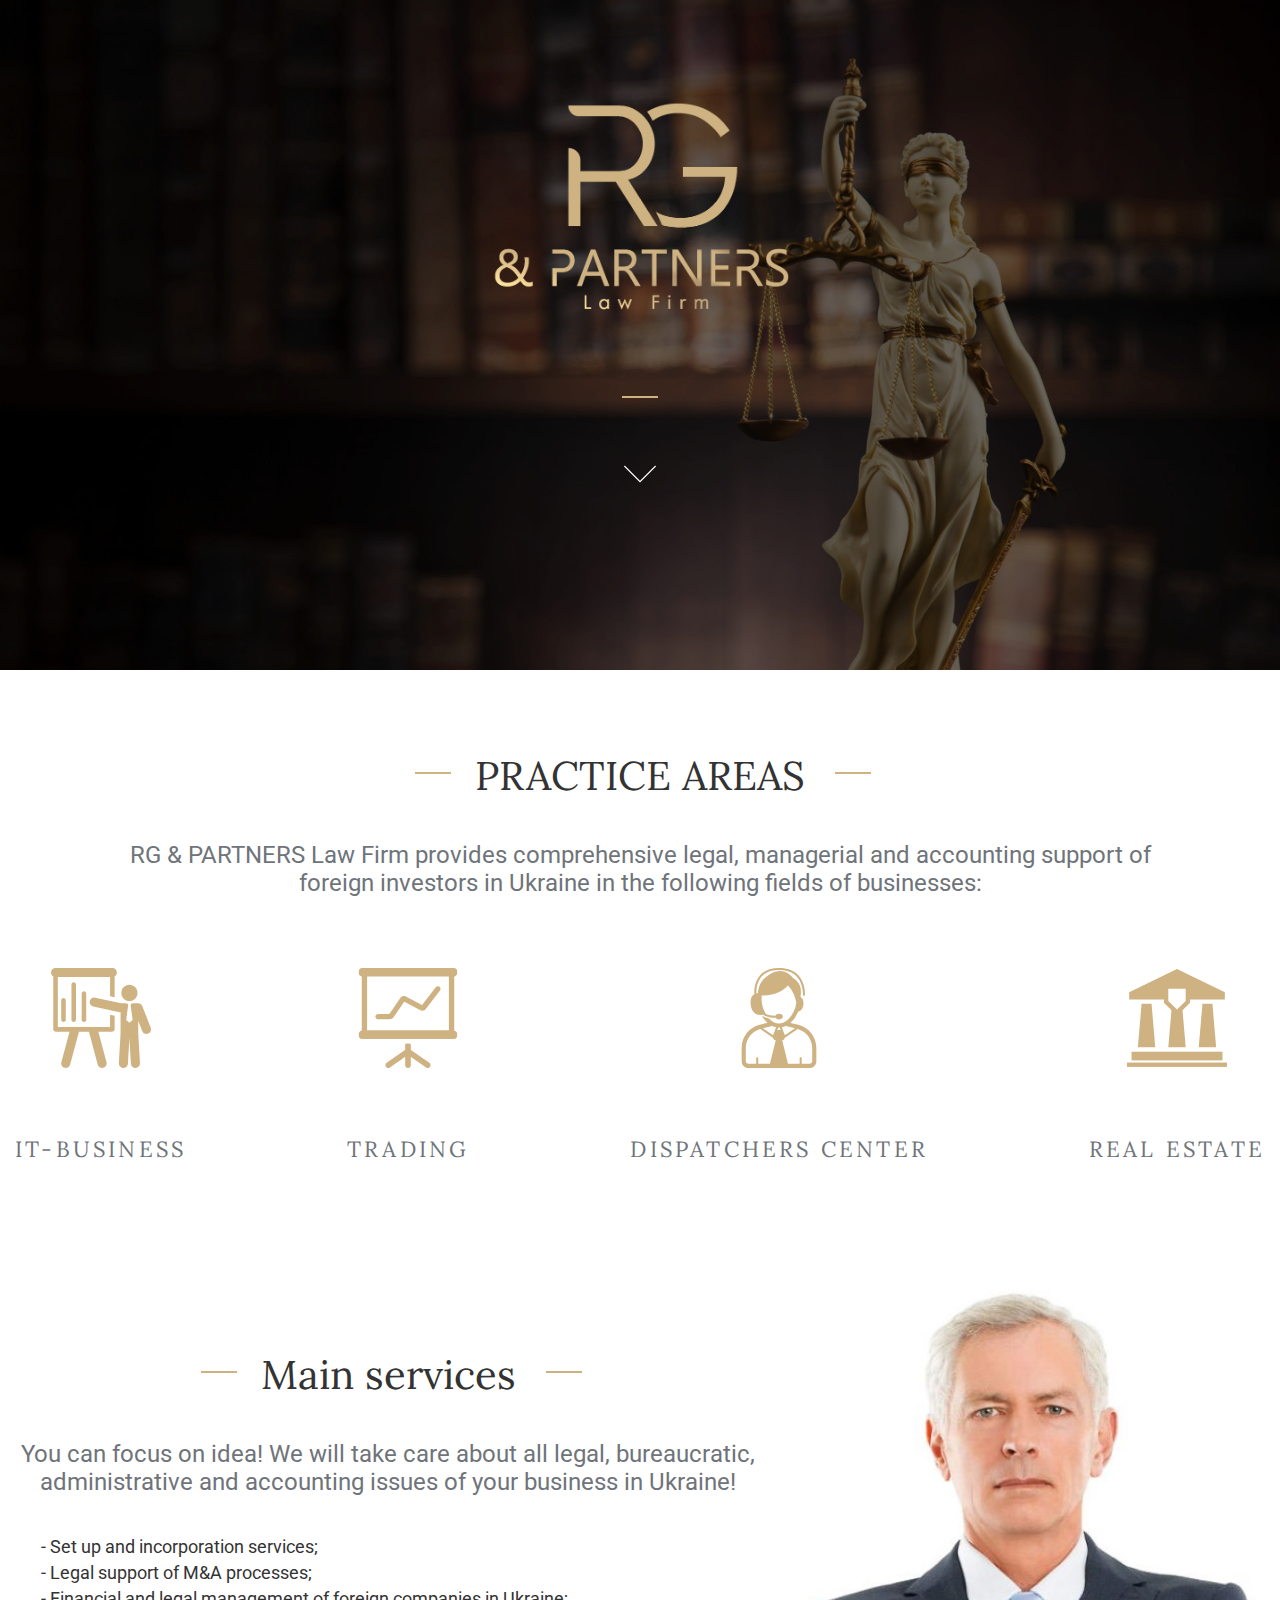
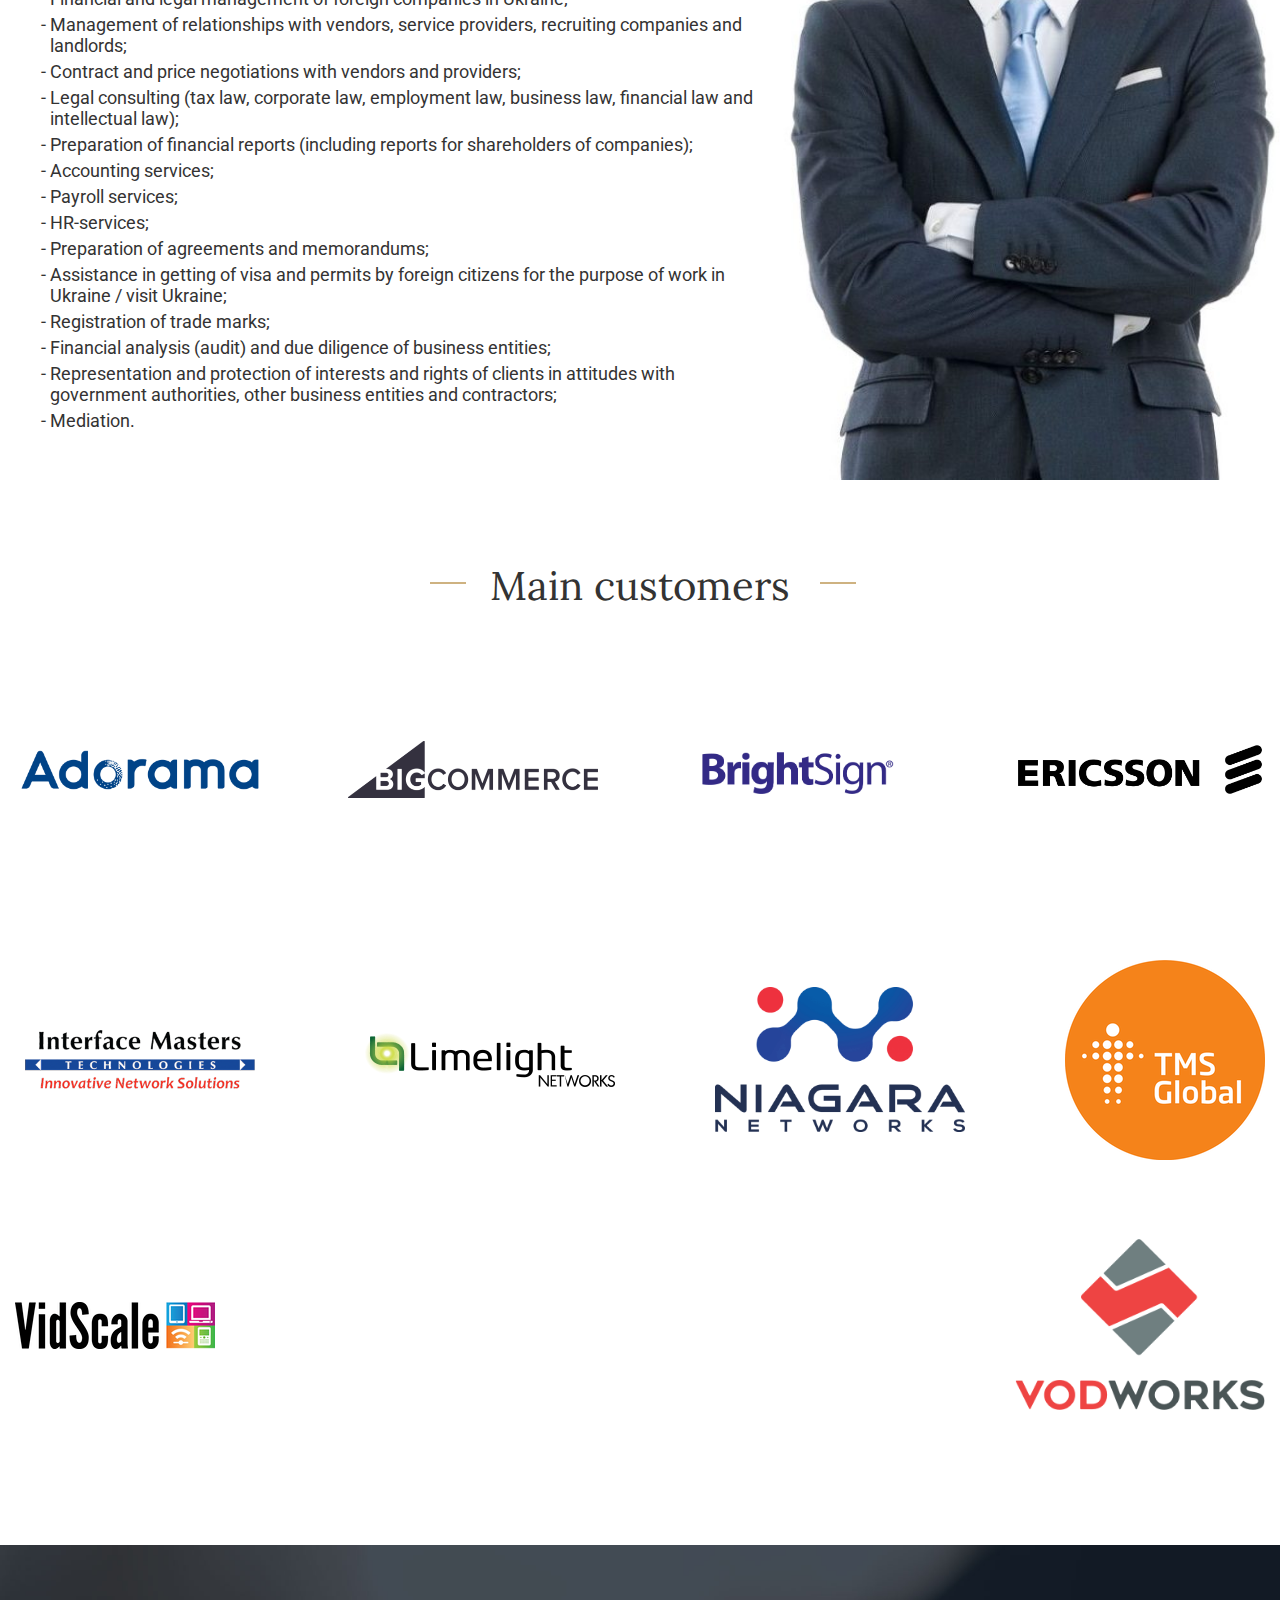
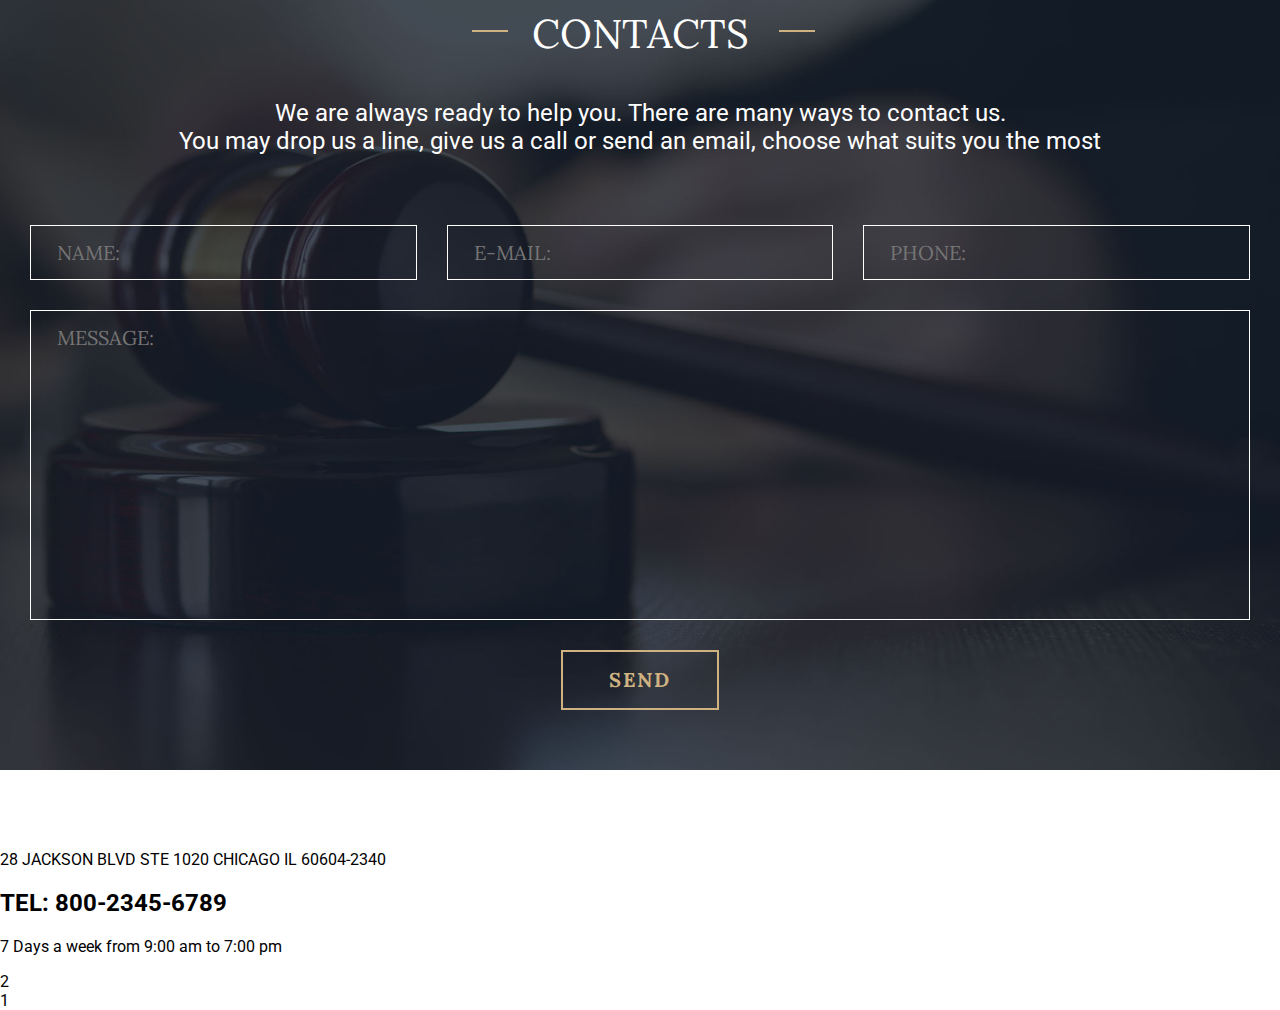
==== index.html @ 2a77c66c "test1" ====
<!DOCTYPE html>
<html lang="en">

<head>
    <meta charset="UTF-8">
    <meta http-equiv="X-UA-Compatible" content="IE=edge">
    <meta name="viewport" content="width=device-width, initial-scale=1.0">
    <title>RG&PARTNERS</title>
    <link rel="stylesheet" href="style/index.css">
    <link rel="shortcut icon" href="ico.ico">

</head>

<body>
    <header id="top">
        <div class="header-logo">
            <img src="images/logo/1898_RG & PARTNERS-1-1.png" alt="RG & PARTNERS" width="100%">
        </div>
        <!-- <h1 class="header-name"> RG&PARTNERS</h1> -->
        <!-- <p class="header-description">Lorem ipsum dolor sit amet consectetur, adipisicing elit. Libero, excepturi
            blanditiis sed nostrum magni </p> -->
        <div class="move-down">
            <a href="#practiceAreas">
                <svg version="1.1" id="Capa_1" xmlns="http://www.w3.org/2000/svg" xmlns:xlink="http://www.w3.org/1999/xlink" x="0px" y="0px" viewBox="0 0 59.414 59.414" style="enable-background:new 0 0 59.414 59.414;" xml:space="preserve">
                    <polygon fill="currentColor"
                        points="29.707,45.268 0,15.561 1.414,14.146 29.707,42.439 58,14.146 59.414,15.561 	" />
                </svg>
            </a>
        </div>
    </header>
    <main>
        <section id="practiceAreas">
            <h2>PRACTICE AREAS</h2>
            <p>RG & PARTNERS Law Firm provides comprehensive legal, managerial and accounting support of <br> foreign investors in Ukraine in the following fields of businesses:</p>
            <div class="content">
                <div class="item-content">
                    <div class="item-content-img">
                        <svg xmlns="http://www.w3.org/2000/svg" xmlns:xlink="http://www.w3.org/1999/xlink" version="1.1" id="Capa_1" x="0px" y="0px" viewBox="0 0 47 47" style="enable-background:new 0 0 47 47;" xml:space="preserve">
                            <path fill="currentColor"
                                d="M27.764,27.771H3.204V4.278h24.56v8.981l2.137,0.456V3.982c0.637-0.37,1.067-1.051,1.067-1.839     c0-1.179-0.956-2.136-2.136-2.136H2.136C0.956,0.007,0,0.964,0,2.143c0,0.789,0.432,1.469,1.068,1.839v24.857     c0,0.589,0.478,1.068,1.067,1.068h6.581l-3.84,14.398C4.573,45.444,5.25,46.616,6.39,46.92c0.185,0.049,0.37,0.073,0.552,0.073     c0.943,0,1.808-0.631,2.063-1.586l4.134-15.5h4.69l4.134,15.5c0.255,0.955,1.118,1.586,2.062,1.586     c0.183,0,0.367-0.023,0.553-0.073c1.14-0.304,1.816-1.476,1.514-2.614l-3.84-14.398h6.581c0.59,0,1.067-0.479,1.067-1.068v-6.387     l-2.137-0.457V27.771z" />
                            <path fill="currentColor"
                                d="M36.848,15.5c2.092,0,3.793-1.698,3.793-3.791c0-2.095-1.701-3.792-3.793-3.792c-2.091,0-3.791,1.696-3.791,3.792     C33.057,13.802,34.757,15.5,36.848,15.5z" />
                            <path fill="currentColor"
                                d="M46.855,28.075l-3.922-10.152c-0.315-0.823-1.108-1.366-1.99-1.366h-2.084c-0.586,0-1.098,0.256-1.48,0.641l0.994,7.299     l-1.525,1.293l-1.523-1.293l0.994-7.299c-0.385-0.385-0.896-0.641-1.482-0.641H32.98l-12.244-2.616     c-1.153-0.246-2.288,0.49-2.535,1.643c-0.246,1.154,0.489,2.289,1.643,2.535l12.463,2.662c0.129,0.028,0.262,0.043,0.394,0.046     v9.879l-0.817,14.025c-0.066,1.177,0.831,2.187,2.01,2.256c0.041,0.003,0.084,0.004,0.125,0.004c1.123,0,2.063-0.876,2.131-2.012     l0.701-12.029l0.7,12.029c0.066,1.136,1.009,2.012,2.132,2.012c0.041,0,0.084-0.001,0.125-0.004     c1.178-0.069,2.076-1.079,2.008-2.256L41,30.706v-5.948l1.876,4.856c0.425,1.102,1.664,1.646,2.763,1.223     C46.734,30.412,47.281,29.176,46.855,28.075z" />
                            <path fill="currentColor"
                                d="M4.806,15.225v9.077c0,0.59,0.478,1.068,1.067,1.068c0.591,0,1.068-0.479,1.068-1.068v-9.077     c0-0.589-0.478-1.068-1.068-1.068S4.806,14.635,4.806,15.225z" />
                            <path fill="currentColor"
                                d="M9.61,7.749v16.552c0,0.591,0.478,1.068,1.068,1.068c0.59,0,1.067-0.478,1.067-1.068V7.749     c0-0.59-0.478-1.068-1.067-1.068C10.088,6.681,9.61,7.159,9.61,7.749z" />
                            <path fill="currentColor"
                                d="M14.416,12.019v12.282c0,0.591,0.478,1.068,1.067,1.068c0.591,0,1.068-0.478,1.068-1.068V12.019     c0-0.59-0.478-1.068-1.068-1.068C14.894,10.951,14.416,11.429,14.416,12.019z" />
                        </svg>
                    </div>
                    <p class="item-content-text"> IT-BUSINESS</p>
                </div>
                <div class="item-content">
                    <div class="item-content-img">
                        <svg xmlns="http://www.w3.org/2000/svg" xmlns:xlink="http://www.w3.org/1999/xlink" version="1.1" id="Capa_1" x="0px" y="0px" viewBox="0 0 346.891 346.891" style="enable-background:new 0 0 346.891 346.891;" xml:space="preserve">
                            <path fill="currentColor"
                                d="M286.306,70.889c-0.328-2.439-1.582-4.603-3.533-6.091c-1.617-1.236-3.545-1.889-5.58-1.889     c-2.895,0-5.563,1.318-7.32,3.618c0,0-35.738,46.342-47.355,62.012c-0.262,0.352-0.66,0.026-0.66,0.026L166.12,98.914     c-2.041-1.086-4.359-1.66-6.705-1.66c-4.846,0-9.34,2.339-12.023,6.257l-37.938,55.442c-0.018,0.007-0.355,0.672-0.955,0.672     H69.706c-5.074,0-9.203,4.128-9.203,9.203c0,5.074,4.129,9.202,9.203,9.202h39.4c5.539,0,11.83-3.316,14.957-7.883     c0.275-0.398,27.41-39.714,36.271-52.959c0.289-0.432,0.674-0.145,0.674-0.145l55.402,29.472     c2.045,1.088,4.391,1.664,6.785,1.664c4.686,0,9.121-2.144,11.863-5.733l49.443-64.749     C285.991,75.745,286.63,73.327,286.306,70.889z" />
                            <path fill="currentColor"
                                d="M343.952,18.226v-7.318c0-6-4.908-10.908-10.908-10.908H13.845C7.847,0,2.937,4.909,2.937,10.908v7.318     c0,4.307,2.531,8.044,6.178,9.811c1.217,0.589,3.967,1.051,3.967,3.357v184.13c0,1.373-1.75,1.826-2.568,2.09     c-4.383,1.415-7.576,5.535-7.576,10.372v7.318c0,6,4.91,10.909,10.908,10.909h319.199c6,0,10.908-4.909,10.908-10.909v-7.318     c0-5.25-3.762-9.656-8.723-10.675c-0.465-0.095-1.42-0.052-1.42-1.597V31.816c0-2.364,1.99-3.003,2.91-3.334     C340.926,26.967,343.952,22.937,343.952,18.226z M315.266,214.951c0,1.582-1.766,1.402-1.766,1.402H33.968     c0,0-2.342,0.452-2.342-1.593c0-45.68,0-136.64,0-182.718c0-1.955,2.707-2.298,2.707-2.298h277.621c0,0,3.311-0.156,3.311,2.72     C315.266,78.437,315.266,169.329,315.266,214.951z" />
                            <path fill="currentColor"
                                d="M247.451,329.032l-62.592-43.871c0,0-1.596-0.904-1.596-2.177c0-3.931,0-15.726,0-15.726     c0-5.422-4.395-5.182-9.816-5.182c-5.424,0-9.818-0.24-9.818,5.182c0,0,0,11.794,0,15.726c0,1.353-2.092,2.526-2.092,2.526     L99.44,329.031c-4.441,3.112-5.518,9.235-2.404,13.675c1.91,2.726,4.955,4.184,8.047,4.184c1.947,0,3.912-0.578,5.627-1.779     l51.982-36.433c0,0,0.936-0.718,0.936,0.782c0,6.903,0,27.612,0,27.612c0,5.422,4.395,9.817,9.818,9.817     c5.422,0,9.816-4.395,9.816-9.817c0,0,0-20.862,0-27.816c0-1.091,0.67-0.764,0.67-0.764l52.246,36.62     c1.715,1.202,3.682,1.779,5.627,1.779c3.094,0,6.139-1.459,8.049-4.184C252.966,338.266,251.891,332.144,247.451,329.032z" />
                        </svg>
                    </div>
                    <p class="item-content-text">TRADING</p>
                </div>
                <div class="item-content">
                    <div class="item-content-img">
                        <svg xmlns="http://www.w3.org/2000/svg" xmlns:xlink="http://www.w3.org/1999/xlink" version="1.1" id="Capa_1" x="0px" y="0px" viewBox="0 0 45.854 45.854" style="enable-background:new 0 0 45.854 45.854;" xml:space="preserve">
                            <path fill="currentColor"
                                d="M31.751,26.057l-3.572-0.894c1.507-1.339,2.736-3.181,3.559-5.2c1.152-0.255,2.209-1.214,2.383-3.327   c0.164-1.99-0.444-2.877-1.26-3.264c-0.01-0.237-0.021-0.469-0.035-0.696c1.049-5.812-3.103-7.843-3.426-7.941   c-0.541-0.822-4.207-5.821-10.858-1.763c-0.974,0.594-2.519,1.764-3.344,2.942c-0.992,1.246-1.713,3.049-2.009,5.655   c-0.205,0.022-0.409,0.054-0.611,0.1c-0.054-1.279,0.017-5.048,2.405-7.728c1.766-1.981,4.448-2.986,7.968-2.986   c3.526,0,6.263,1.013,8.135,3.009c3.075,3.28,2.797,8.175,2.794,8.224c-0.018,0.262,0.182,0.489,0.443,0.506   c0.012,0.001,0.021,0.001,0.033,0.001c0.248,0,0.457-0.193,0.475-0.445c0.015-0.217,0.312-5.345-3.045-8.933   C29.727,1.116,26.754,0,22.95,0c-3.808,0-6.73,1.114-8.686,3.312c-2.859,3.213-2.706,7.66-2.625,8.695   c-1.113,0.595-1.917,1.89-1.689,4.662c0.301,3.653,2.422,4.926,4.428,4.926c0.39,0,0.734-0.084,1.038-0.239   c1.148,0.743,2.991,1.387,5.944,1.507c0.29,0.436,0.896,0.735,1.6,0.735c0.982,0,1.779-0.586,1.779-1.309   c0-0.723-0.797-1.309-1.779-1.309c-0.801,0-1.478,0.389-1.701,0.924c-1.937-0.092-3.324-0.421-4.315-0.836   c-1.353-1.819-1.996-4.907-1.996-6.671c0-0.653,0.021-1.26,0.059-1.825c6.256,0.21,9.975-2.319,12.007-4.516   c2.617,2.608,3.548,6.138,3.858,7.825c-0.606,4.628-3.906,9.54-7.912,9.54c-1.723,0-3.316-0.909-4.62-2.313   c-1.332-0.278-2.441-0.713-3.323-1.303c0.72,1.287,1.614,2.438,2.645,3.352l-3.58,0.898c-4.889,1.225-8.28,5.598-8.28,10.637v6.033   c0,1.711,1.347,3.129,3.058,3.129h28.09c1.711,0,3.102-1.418,3.102-3.129v-6.033C40.053,31.654,36.64,27.279,31.751,26.057z    M30.272,27.652l-4.65,3.183l-1.416-3.622c0.64-0.12,1.259-0.33,1.853-0.617L30.272,27.652z M19.786,26.589   c0.583,0.28,1.194,0.488,1.827,0.61l-1.422,3.637l-4.651-3.184L19.786,26.589z M18.753,43.896h-5.352v-2.533   c0-0.264-0.211-0.477-0.475-0.477c-0.263,0-0.475,0.213-0.475,0.477v2.533h-3.59c-0.66,0-1.159-0.512-1.159-1.172v-6.031   c0-4.088,2.702-7.646,6.624-8.73l5.872,4.025c0.06,0.615,0.572,1.119,1.229,1.137L18.753,43.896z M22.149,28.463l0.446-1.145   c0.121,0.006,0.542,0.008,0.631,0.004l0.445,1.141H22.149z M38.153,42.725c0,0.66-0.543,1.172-1.203,1.172h-3.605v-2.533   c0-0.264-0.211-0.477-0.475-0.477s-0.476,0.213-0.476,0.477v2.533h-5.343l-2.674-10.771c0.652-0.017,1.162-0.515,1.229-1.123   l5.9-4.039c3.922,1.083,6.645,4.642,6.645,8.729v6.031H38.153z" />
                        </svg>
                    </div>
                    <p class="item-content-text">DISPATCHERS CENTER</p>
                </div>
                <div class="item-content">
                    <div class="item-content-img">
                        <svg version="1.1" id="Capa_1" xmlns="http://www.w3.org/2000/svg" xmlns:xlink="http://www.w3.org/1999/xlink" x="0px" y="0px" viewBox="0 0 27.598 27.598" style="enable-background:new 0 0 27.598 27.598;" xml:space="preserve">
                            <polygon fill="currentColor" points="4.022,9.9 3,21.899 7.799,21.899 6.778,9.9 		" />
                            <polygon fill="currentColor" points="20.82,9.9 19.799,21.899 24.598,21.899 23.576,9.9 		" />
                            <rect fill="currentColor" x="1.255" y="23.099" width="25.088" height="2.399" />
                            <rect fill="currentColor" y="26.098" width="27.598" height="1.2" />
                            <path fill="currentColor"
                                d="M10.199,9.596l2.074,2.042L11.4,21.899h4.799l-0.875-10.262l2.074-2.042V8.699h9.601V6.696L13.799,0.3L0.6,6.696v2.003
                               h9.6L10.199,9.596L10.199,9.596z M16.197,9.094l-2.398,2.362L11.4,9.094V5.699h4.799v3.395H16.197z" />
                        </svg>
                    </div>
                    <p class="item-content-text">REAL ESTATE</p>
                </div>
            </div>
        </section>
        <section id="aboutUs">
            <div class="content">
                <div class="about-text">
                    <h2 aria-label="About us" title="About us">Main services</h2>
                    <p>You can focus on idea! We will take care about all legal, bureaucratic, administrative and accounting issues of your business in Ukraine!</p>
                    <ul style="list-style-type:'- '">
                        <li>Set up and incorporation services;</li>
                        <li>Legal support of M&A processes;</li>
                        <li>Financial and legal management of foreign companies in Ukraine;</li>
                        <li>Management of relationships with vendors, service providers, recruiting companies and landlords;
                        </li>
                        <li>Contract and price negotiations with vendors and providers;</li>
                        <li>Legal consulting (tax law, corporate law, employment law, business law, financial law and intellectual law);</li>
                        <li>Preparation of financial reports (including reports for shareholders of companies);</li>
                        <li>Accounting services;</li>
                        <li>Payroll services;</li>
                        <li>HR-services;</li>
                        <li>Preparation of agreements and memorandums;</li>
                        <li>Assistance in getting of visa and permits by foreign citizens for the purpose of work in Ukraine / visit Ukraine;</li>
                        <li>Registration of trade marks;</li>
                        <li>Financial analysis (audit) and due diligence of business entities;</li>
                        <li>Representation and protection of interests and rights of clients in attitudes with government authorities, other business entities and contractors;</li>
                        <li>Mediation.</li>
                    </ul>
                </div>
                <div class="about-img">
                    <img src="images/about.jpg" alt="about">
                </div>
            </div>
        </section>
        <section id="mainCustomers">
            <h2>Main customers</h2>
            <div class="content">
                <div class="item-content">
                    <img class="logo-image" src="images/logo/adorama-logo.png" alt="Adorama">
                </div>
                <div class="item-content">
                    <img class="logo-image" src="images/logo/BigCommerce-logo-dark.png" alt="BigCommerce">
                </div>
                <div class="item-content">
                    <img class="logo-image" src="images/logo/brightsign.png" alt="Brightsign">
                </div>
                <div class="item-content">
                    <img class="logo-image" src="images/logo/Ericsson-Logo.png" alt="Ericsson">
                </div>
            </div>
            <div class="content">

                <div class="item-content">
                    <img class="logo-image" src="images/logo/Interface-masters_logo.png" alt="Interface masters">
                </div>
                <div class="item-content">
                    <img class="logo-image" src="images/logo/limelight-networks-logo.png" alt="LimeLight Networks">
                </div>
                <div class="item-content">
                    <img class="logo-image" src="images/logo/Niagara-logo.png" alt="Niagara">
                </div>
                <div class="item-content">
                    <img class="logo-image" src="images/logo/TMS-global.png" alt="TMS Global">
                </div>
            </div>
            <div class="content">
                <div class="item-content">
                    <img class="logo-image" src="images/logo/VidScale-logo.png" alt="VidScale">
                </div>
                <div class="item-content">
                    <img class="logo-image" src="images/logo/Vodworks.png" alt="Vodworks">
                </div>
            </div>
        </section>
    </main>
    <footer>
        <section id="contacts">
            <h2>CONTACTS</h2>
            <p>We are always ready to help you. There are many ways to contact us. <br> You may drop us a line, give us a call or send an email, choose what suits you the most</p>
            <form class="form" action="index.php" method="POST" target="_blank">

                <div class="form-input-wrapper">
                    <input class="form-input" type="text" name="name" minlength="1" placeholder="NAME:" required>
                    <input class="form-input" type="email" name="email" placeholder="E-MAIL:" required pattern="^([a-zA-Z0-9_\-\.]+)@((\[[0-9]{1,3}\.[0-9]{1,3}\.[0-9]{1,3}\.)|(([a-zA-Z0-9\-]+\.)+))([a-zA-Z]{2,4}|[0-9]{1,3})(\]?)$">
                    <input class="form-input" type="tel" name="phone" minlength="10" placeholder="PHONE:" required>
                </div>

                <div class="form-textarea-wrapper">
                    <textarea style="resize: none; height: 280px;" class="form-textarea" name="message" placeholder="MESSAGE:" required minlength="10"></textarea>

                </div>

                <div class="form-button-wrapper">
                    <input class="form-button" type="submit" value="SEND" name="submit">
                </div>
            </form>
        </section>

        <div id="info">
            <p class="info-location">28 JACKSON BLVD STE 1020 CHICAGO IL 60604-2340</p>
            <h2 class="info-phone-number">TEL: 800-2345-6789</h2>
            <p class="info-description">7 Days a week from 9:00 am to 7:00 pm</p>
            <div class="info-socials">
                <div class="">2</div>
                <div class="">1</div>
            </div>
        </div>

    </footer>

</body>

</html>
---- style/index.css ----
@import url('https://fonts.googleapis.com/css2?family=Roboto:wght@100;300&display=swap');
@import url('https://fonts.googleapis.com/css2?family=Lora&display=swap');

:root {
    font-family: 'Roboto', sans-serif;
    /**/
    --main-color: #ceb281;
    --white-color: #ffffff;
    --black-color: #000000;
    --dark-color: #333333;
    --grey-color: #6f747a;
    /**/
    --section-margin: 80px;
}

body {
    margin: 0;
    padding: 0;
}

.tooltip .tooltiptext {
    visibility: hidden;
    width: 120px;
    background-color: black;
    color: #fff;
    text-align: center;
    border-radius: 6px;
    padding: 5px 0;
    position: absolute;
    z-index: 1;
    bottom: 150%;
    left: 50%;
    margin-left: -60px;
}

.tooltip .tooltiptext::after {
    content: "";
    position: absolute;
    top: 100%;
    left: 50%;
    margin-left: -5px;
    border-width: 5px;
    border-style: solid;
    border-color: black transparent transparent transparent;
}

.tooltip:hover .tooltiptext {
    visibility: visible;
}

/* FORM */
.form {
    padding: 15px;
    display: flex;
    flex-direction: column;
    align-items: center;
}

.form-input-wrapper {
    display: flex;
    flex-direction: column;
    width: 100%;
}

.form-textarea-wrapper {
    display: flex;
    flex-direction: column;
    width: 100%;
}

.form-textarea {
    font-size: 20px;
    font-family: "Lora", serif;
    margin: 15px;
    padding: 14px 26px;
    outline: none;
    border: 1px solid var(--white-color);
    background: transparent;
    color: var(--white-color);
}

.form-input {
    font-size: 20px;
    font-family: "Lora", serif;
    margin: 15px;
    padding: 14px 26px;
    outline: none;
    border: 1px solid var(--white-color);
    background: transparent;
    color: var(--white-color);
}

.form-input:focus {
    transition: .5s;
    border: 1px solid var(--black-color);
}

.form-button-wrapper {
    margin: 15px 0;
}

.form-button {
    transition: .3s;
    outline: none;
    font-size: 20px;
    font-weight: bold;
    font-family: "Lora", serif;
    padding: 13px 46px;
    border: 2px solid var(--main-color);
    color: var(--main-color);
    background: none;
    letter-spacing: 2px;
    line-height: 30px;
    text-align: center;
    vertical-align: middle;
    touch-action: manipulation;
    cursor: pointer;
}

.form-button:hover {
    color: var(--black-color);
    background-color: var(--white-color);
    border-color: var(--white-color);
}

/**/

img {
    width: 100%
}

.move-down {
    border-top: 2px solid var(--main-color);
    padding-top: 60px;
    margin-top: 40px;
    margin-bottom: 100px;
    width: 36px;
    display: flex;
    justify-content: center;
}

.move-down>a {
    width: 32px;
    height: 32px;
    text-decoration: none;
    color: #fff;
    text-align: center;
    outline: none;
}

header {
    background-image: url(../images/topbg-1-1.jpg);
    background-position: top;
    background-repeat: no-repeat;
    background-size: cover;
    position: relative;
    display: flex;
    flex-direction: column;
    justify-content: center;
    align-items: center;
    color: var(--white-color);
    padding: 100px 0 80px 0;
    margin-bottom: var(--section-margin);
}

.header-name {
    margin: 20px 0;
    font-family: 'Lora', serif;
}

.header-logo {
    width: 100%;
    max-width: 300px;
    margin-bottom: 35px;
}

.header-description {
    padding: 0 10px;
    text-align: center;
    text-shadow: 0px 0px 1px var(--dark-color);
    font-size: 20px
}

section {
    margin-top: var(--section-margin);
    margin-bottom: var(--section-margin);
}

section h2 {
    text-align: center;
    font-size: 30px;
    color: var(--dark-color);
    font-family: 'Lora', serif;
    font-weight: 400;
}

section p {
    margin: 40px 0;
    text-align: center;
    font-size: 24px;
    color: var(--grey-color);
}

.content {
    display: flex;
    flex-direction: column;
}

.item-content {
    display: flex;
    flex-direction: column;
    align-items: center;
    padding: 0 15px;
    margin-bottom: 40px;
}

.item-content-img {
    margin-bottom: 32px;
    padding: 31px 0;
    color: var(--main-color);
    width: 100px;
}

.item-content-text {
    font-size: 22px;
    text-align: center;
    margin: 0;
    font-family: 'Lora', serif;
    letter-spacing: 0;
}

.about-text {
    padding: 0 10px;
}

.about-text li {
    color: var(--dark-color);
    font-size: 18px;
    margin: 5px 0;
}

.about-img {
    display: flex;
    justify-content: center;
}

.logo-image {
    max-width: 250px;
}

#contacts {
    background-image: url(../images/bottombg.jpg);
    background-position: top;
    background-repeat: no-repeat;
    background-size: cover;
    padding: 30px 0;
}

#contacts h2 {
    color: var(--white-color);
}

#contacts p {
    color: var(--white-color);
}

@media screen and (max-width: 866px) {
    #aboutUs .content {
        flex-direction: column;
    }
}

@media screen and (min-width: 840px) {
    .content {
        flex-direction: row;
        align-items: center;
        justify-content: space-between;
        max-width: 1280px;
        margin: 0 auto;
    }

    .form {
        max-width: 1280px;
        margin: 0 auto;
    }

    .form-input-wrapper {
        display: flex;
        flex-direction: row;
        justify-content: space-between;
        width: 100%;
    }

    .form-input {
        width: 100%;
        flex-basis: 33%;
    }
    
    #practiceAreas .item-content-text {
        letter-spacing: 3.2px
    }

    section h2 {
        font-size: 40px;
    }

    section h2::before {
        content: "";
        width: 36px;
        border-top: 2px solid var(--main-color);
        position: absolute;
        margin-left: -60px;
        margin-top: 22px;
    }

    section h2::after {
        content: "";
        width: 36px;
        border-top: 2px solid var(--main-color);
        position: absolute;
        margin-left: 30px;
        margin-top: 22px;
    }

    .about-text {
        width: 60%;
    }

    .about-img {
        width: 40%;
    }

    .logo-image {
        max-width: 250px;
    }
}
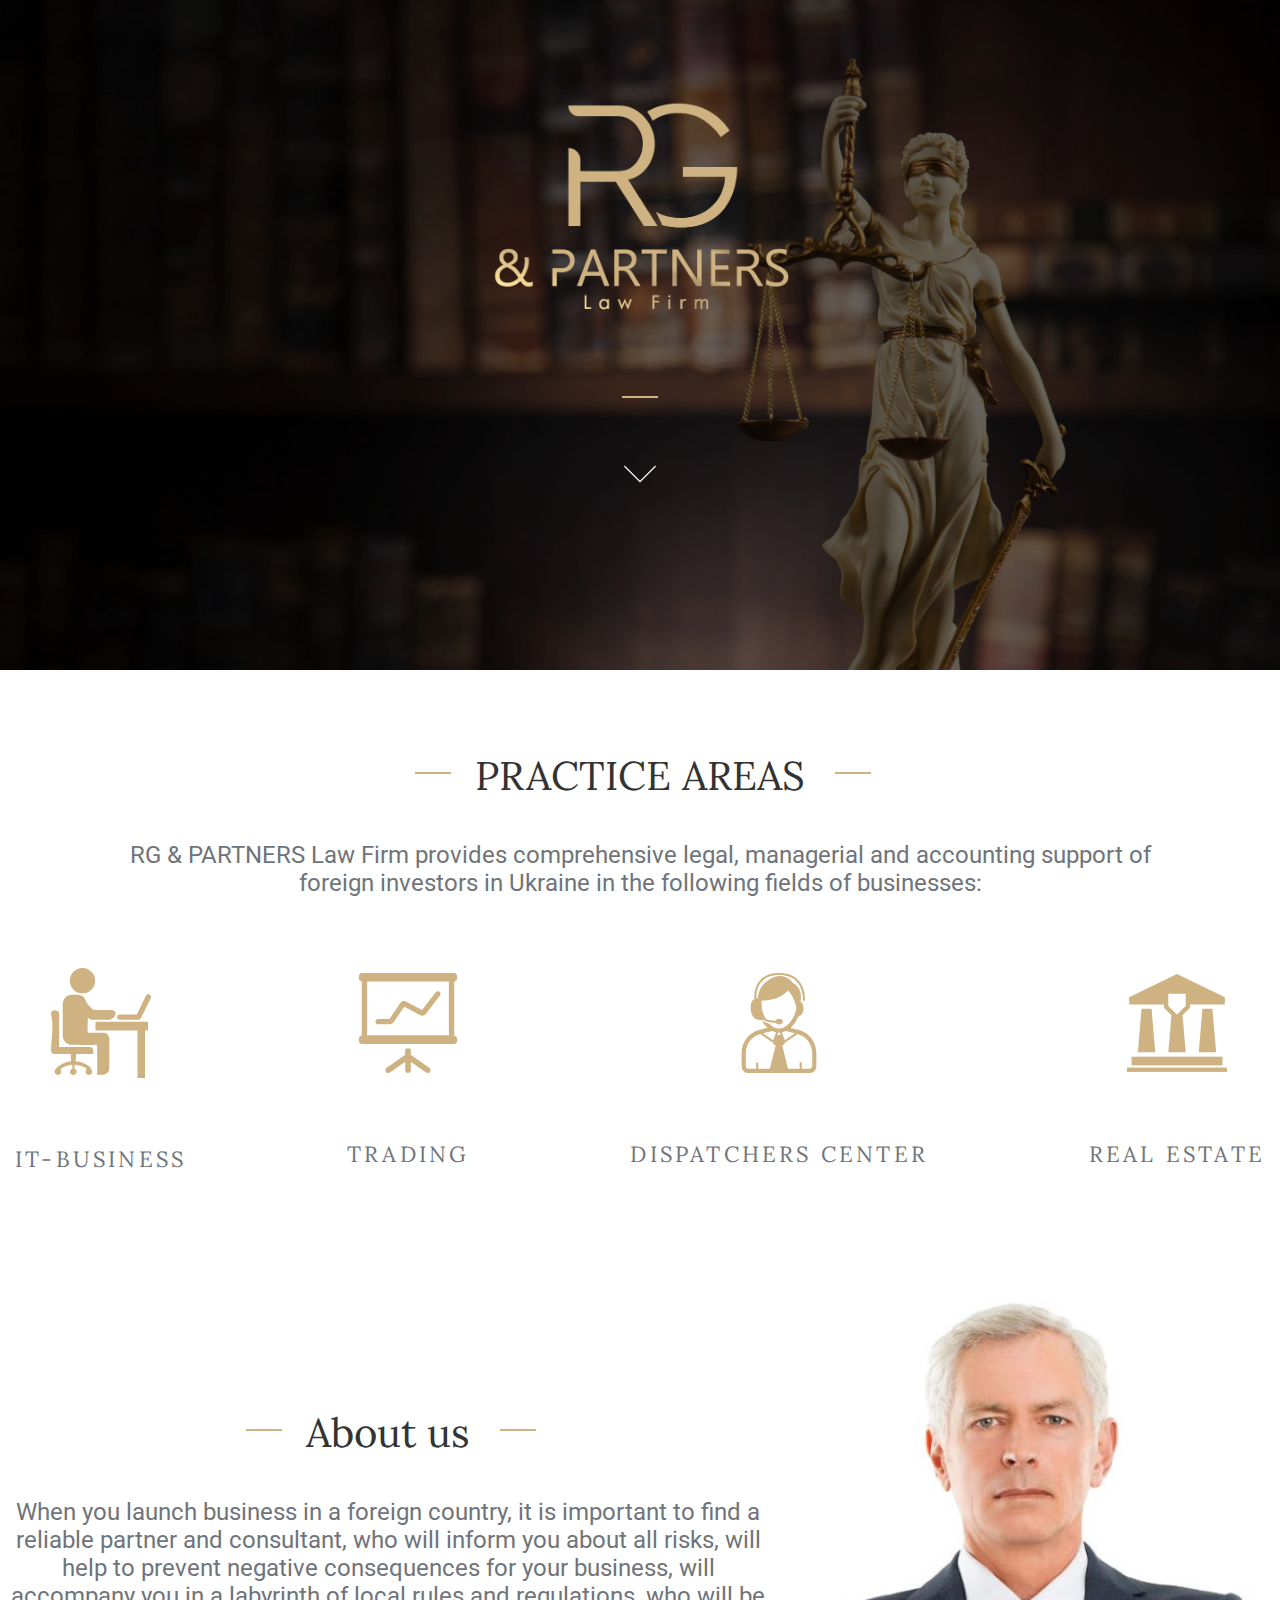
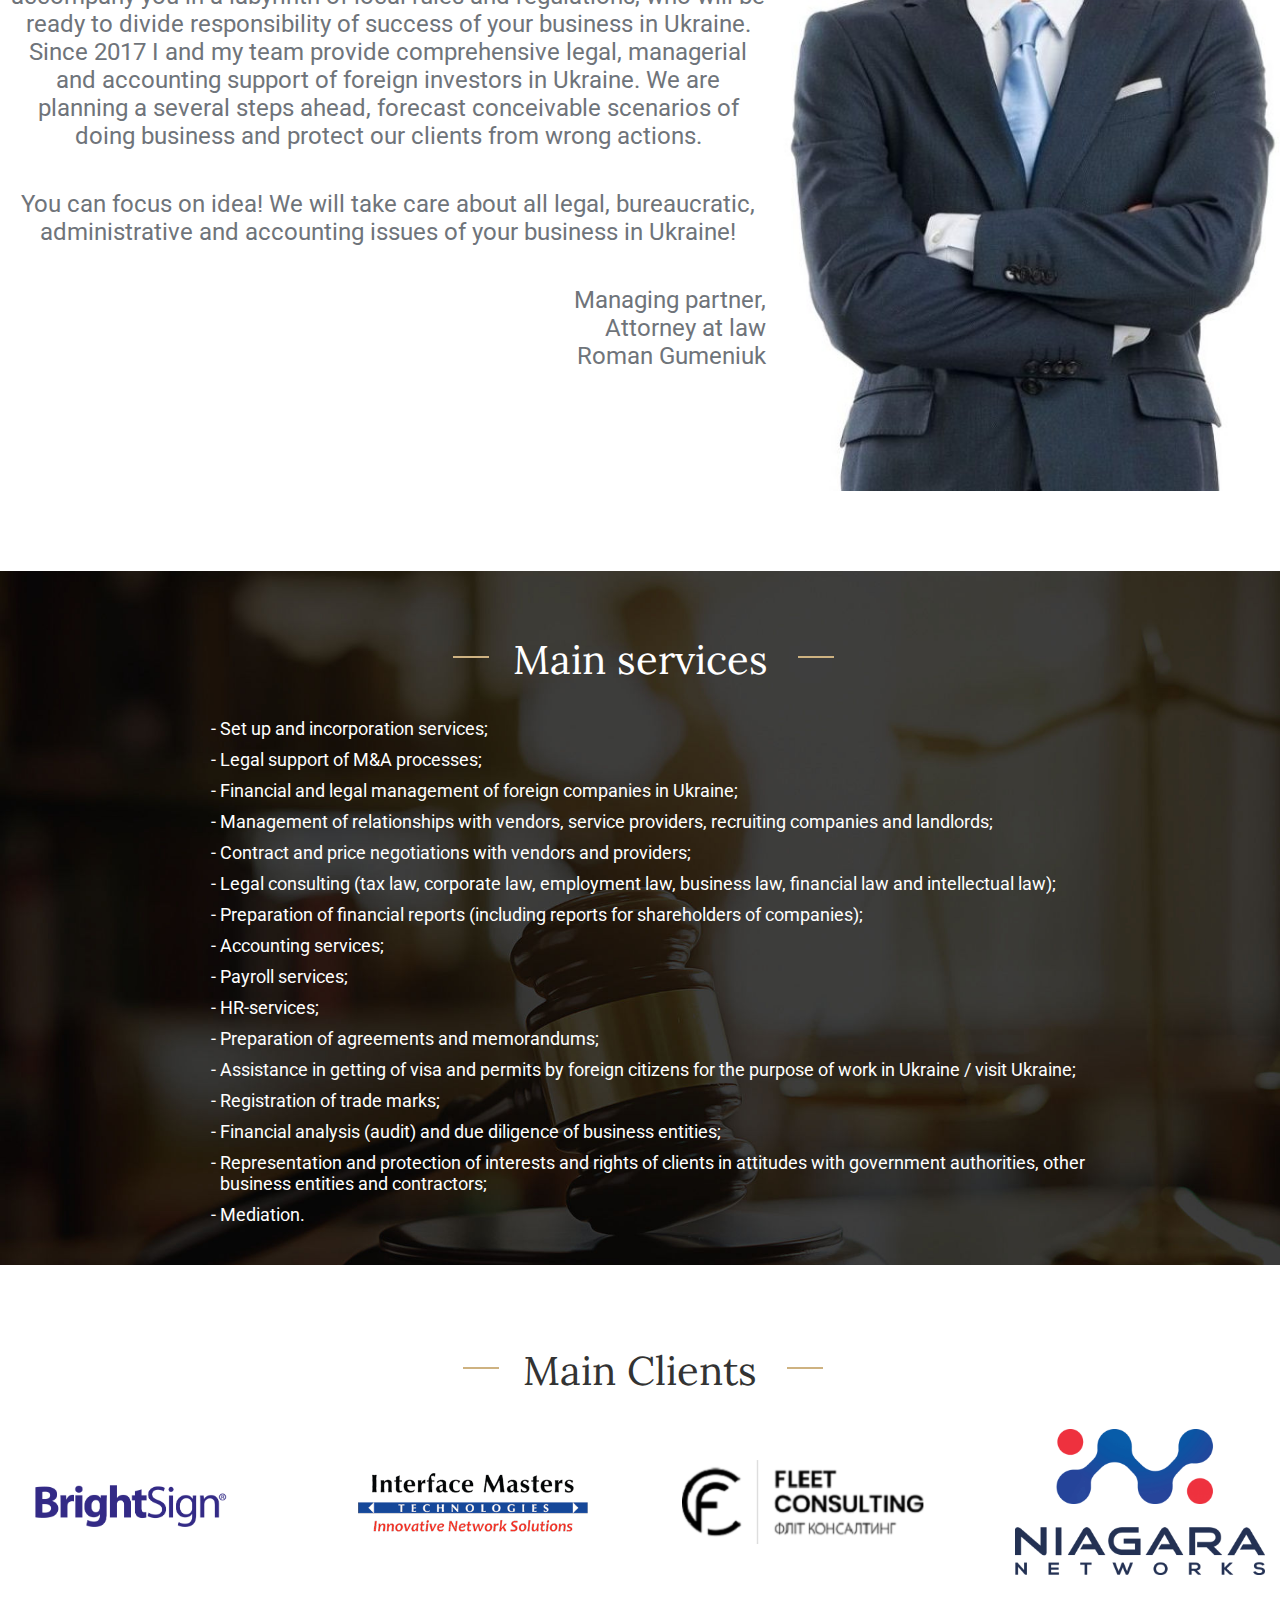
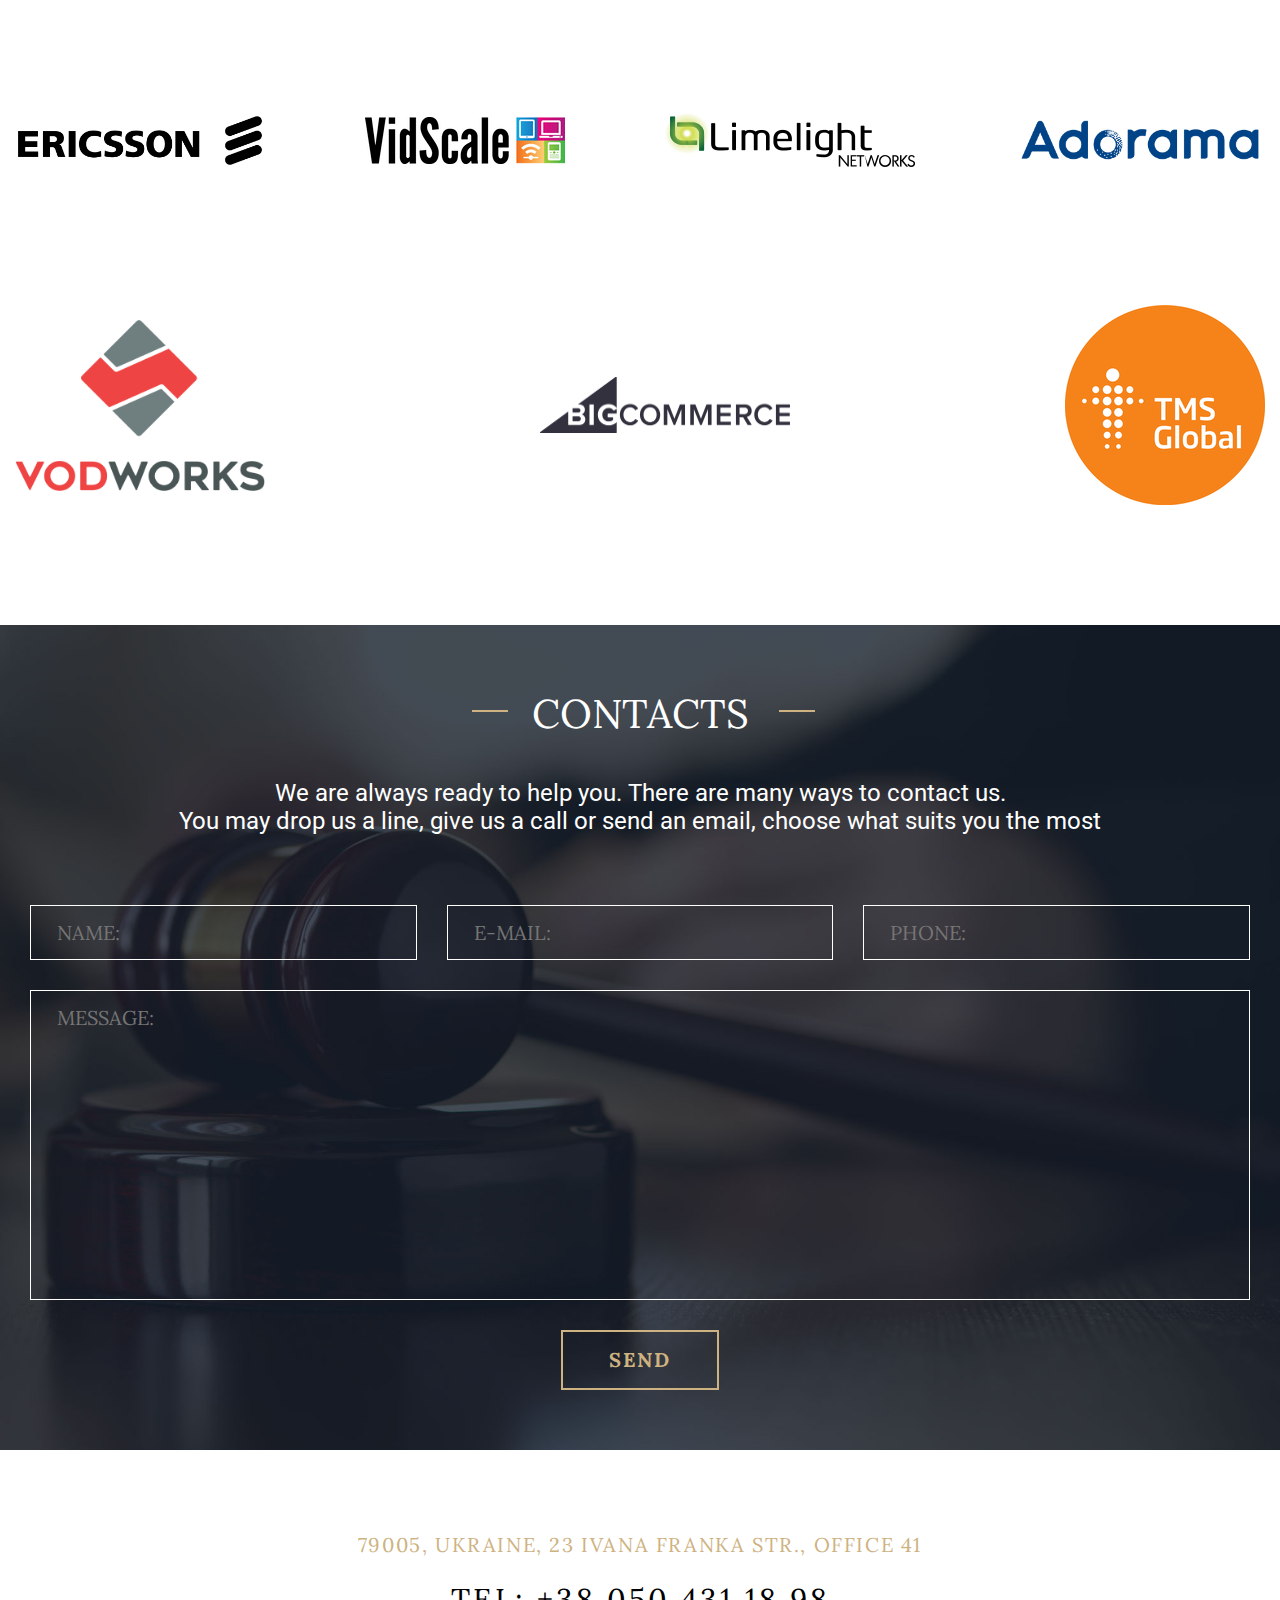
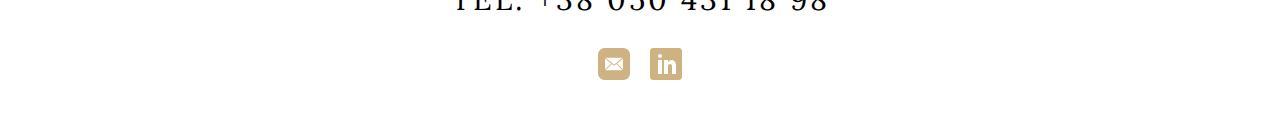
==== commit fb9403c3: "redesigned" ====
--- a/index.html
+++ b/index.html
@@ -35,19 +35,8 @@
             <div class="content">
                 <div class="item-content">
                     <div class="item-content-img">
-                        <svg xmlns="http://www.w3.org/2000/svg" xmlns:xlink="http://www.w3.org/1999/xlink" version="1.1" id="Capa_1" x="0px" y="0px" viewBox="0 0 47 47" style="enable-background:new 0 0 47 47;" xml:space="preserve">
-                            <path fill="currentColor"
-                                d="M27.764,27.771H3.204V4.278h24.56v8.981l2.137,0.456V3.982c0.637-0.37,1.067-1.051,1.067-1.839     c0-1.179-0.956-2.136-2.136-2.136H2.136C0.956,0.007,0,0.964,0,2.143c0,0.789,0.432,1.469,1.068,1.839v24.857     c0,0.589,0.478,1.068,1.067,1.068h6.581l-3.84,14.398C4.573,45.444,5.25,46.616,6.39,46.92c0.185,0.049,0.37,0.073,0.552,0.073     c0.943,0,1.808-0.631,2.063-1.586l4.134-15.5h4.69l4.134,15.5c0.255,0.955,1.118,1.586,2.062,1.586     c0.183,0,0.367-0.023,0.553-0.073c1.14-0.304,1.816-1.476,1.514-2.614l-3.84-14.398h6.581c0.59,0,1.067-0.479,1.067-1.068v-6.387     l-2.137-0.457V27.771z" />
-                            <path fill="currentColor"
-                                d="M36.848,15.5c2.092,0,3.793-1.698,3.793-3.791c0-2.095-1.701-3.792-3.793-3.792c-2.091,0-3.791,1.696-3.791,3.792     C33.057,13.802,34.757,15.5,36.848,15.5z" />
-                            <path fill="currentColor"
-                                d="M46.855,28.075l-3.922-10.152c-0.315-0.823-1.108-1.366-1.99-1.366h-2.084c-0.586,0-1.098,0.256-1.48,0.641l0.994,7.299     l-1.525,1.293l-1.523-1.293l0.994-7.299c-0.385-0.385-0.896-0.641-1.482-0.641H32.98l-12.244-2.616     c-1.153-0.246-2.288,0.49-2.535,1.643c-0.246,1.154,0.489,2.289,1.643,2.535l12.463,2.662c0.129,0.028,0.262,0.043,0.394,0.046     v9.879l-0.817,14.025c-0.066,1.177,0.831,2.187,2.01,2.256c0.041,0.003,0.084,0.004,0.125,0.004c1.123,0,2.063-0.876,2.131-2.012     l0.701-12.029l0.7,12.029c0.066,1.136,1.009,2.012,2.132,2.012c0.041,0,0.084-0.001,0.125-0.004     c1.178-0.069,2.076-1.079,2.008-2.256L41,30.706v-5.948l1.876,4.856c0.425,1.102,1.664,1.646,2.763,1.223     C46.734,30.412,47.281,29.176,46.855,28.075z" />
-                            <path fill="currentColor"
-                                d="M4.806,15.225v9.077c0,0.59,0.478,1.068,1.067,1.068c0.591,0,1.068-0.479,1.068-1.068v-9.077     c0-0.589-0.478-1.068-1.068-1.068S4.806,14.635,4.806,15.225z" />
-                            <path fill="currentColor"
-                                d="M9.61,7.749v16.552c0,0.591,0.478,1.068,1.068,1.068c0.59,0,1.067-0.478,1.067-1.068V7.749     c0-0.59-0.478-1.068-1.067-1.068C10.088,6.681,9.61,7.159,9.61,7.749z" />
-                            <path fill="currentColor"
-                                d="M14.416,12.019v12.282c0,0.591,0.478,1.068,1.067,1.068c0.591,0,1.068-0.478,1.068-1.068V12.019     c0-0.59-0.478-1.068-1.068-1.068C14.894,10.951,14.416,11.429,14.416,12.019z" />
+                        <svg xmlns="http://www.w3.org/2000/svg" xmlns:xlink="http://www.w3.org/1999/xlink" version="1.1" viewBox="0 0 111.23 122.88" xml:space="preserve">
+                            <path fill="currentColor" d="M40.91,55.32l-0.27,16.72h17.51c3.71,0,6.74,3.03,6.74,6.74v6.74h-0.07v26.36c0,3.71-3.03,6.74-6.74,6.74 h-6.74V87.46c0-2.95-1.11-1.93-4.45-1.93H31.83v-0.04h-8.64c-5.58,0-10.14-4.56-10.14-10.14V40.18c0-5.67,4.64-10.31,10.31-10.31 h5.1c10.62,0,8.93,7.31,13.63,11.91c4.64,4.54,3.47,5.06,9.81,5.06h13.66c11.31,0,5.23,10.99-1.47,10.65H51.57 C45.99,57.49,45.52,58.38,40.91,55.32L40.91,55.32z M76.48,57.55c-1.63,0-2.95-1.32-2.95-2.95c0-1.63,1.32-2.95,2.95-2.95h18.99 l10.17-20.7c0.71-1.46,2.48-2.06,3.94-1.35c1.46,0.71,2.06,2.48,1.35,3.93l-10.87,22.12c-0.42,1.11-1.5,1.9-2.76,1.9H76.48 L76.48,57.55z M50.09,59.66h57.21c0.33,0,0.6,0.28,0.6,0.6v8.59c0,0.32-0.28,0.6-0.6,0.6h-2.7v52.64c0,0.44-0.36,0.79-0.79,0.79 h-6.79c-0.44,0-0.79-0.36-0.79-0.79V69.45H50.09c-0.32,0-0.6-0.27-0.6-0.6v-8.59C49.49,59.93,49.76,59.66,50.09,59.66L50.09,59.66z M5.54,112.32c0.05-0.41,0.24-0.81,0.55-1.13c2.33-2.35,5.28-4.27,8.65-5.58c2.36-0.92,4.91-1.54,7.59-1.81l-0.51-8.03H3.54 c-1.9,0-3.47-1.56-3.47-3.47c0-14.35,3.38-25.14,0-41.48c-1-4.84,8.99-5.54,8.99,0.26v36.77h34.58c1.91,0,3.46,2.54,3.46,4.45V95 c0,0.42-0.35,0.76-0.76,0.76H27.99l-0.71,7.95c2.84,0.19,5.56,0.77,8.06,1.68c3.22,1.17,6.07,2.9,8.4,5.02 c0.56,0.51,0.76,1.26,0.58,1.95c0.9,0.67,1.48,1.74,1.48,2.95c0,2.04-1.65,3.69-3.69,3.69c-2.04,0-3.68-1.65-3.68-3.69 c0-1.22,0.59-2.3,1.5-2.97c-1.72-1.34-3.73-2.45-5.93-3.25c-2.37-0.87-4.98-1.39-7.73-1.48l-0.4,3.98l-0.02,0.17 c1.56,0.43,2.7,1.86,2.7,3.55c0,2.04-1.65,3.69-3.68,3.69c-2.04,0-3.69-1.65-3.69-3.69c0-1.68,1.13-3.1,2.67-3.54l-0.01-0.19 l-0.28-3.94c-2.63,0.18-5.12,0.74-7.38,1.62h-0.01c-2.2,0.86-4.19,2.02-5.89,3.42c0.68,0.67,1.1,1.6,1.1,2.63 c0,2.04-1.65,3.69-3.68,3.69c-2.04,0-3.69-1.65-3.69-3.69C4,114.08,4.61,112.99,5.54,112.32L5.54,112.32z M35.04,0 c7.79,0,14.1,6.31,14.1,14.1c0,7.79-6.31,14.1-14.1,14.1c-7.79,0-14.1-6.31-14.1-14.1C20.94,6.31,27.25,0,35.04,0L35.04,0z"/>
                         </svg>
                     </div>
                     <p class="item-content-text"> IT-BUSINESS</p>
@@ -93,70 +82,82 @@
         <section id="aboutUs">
             <div class="content">
                 <div class="about-text">
-                    <h2 aria-label="About us" title="About us">Main services</h2>
+                    <h2>About us</h2>
+                    <p>When you launch business in a foreign country, it is important to find a reliable partner and consultant, who will inform you about all risks, will help to prevent negative consequences for your business, will accompany you in a labyrinth
+                        of local rules and regulations, who will be ready to divide responsibility of success of your business in Ukraine. Since 2017 I and my team provide comprehensive legal, managerial and accounting support of foreign investors in
+                        Ukraine. We are planning a several steps ahead, forecast conceivable scenarios of doing business and protect our clients from wrong actions.
+                    </p>
                     <p>You can focus on idea! We will take care about all legal, bureaucratic, administrative and accounting issues of your business in Ukraine!</p>
-                    <ul style="list-style-type:'- '">
-                        <li>Set up and incorporation services;</li>
-                        <li>Legal support of M&A processes;</li>
-                        <li>Financial and legal management of foreign companies in Ukraine;</li>
-                        <li>Management of relationships with vendors, service providers, recruiting companies and landlords;
-                        </li>
-                        <li>Contract and price negotiations with vendors and providers;</li>
-                        <li>Legal consulting (tax law, corporate law, employment law, business law, financial law and intellectual law);</li>
-                        <li>Preparation of financial reports (including reports for shareholders of companies);</li>
-                        <li>Accounting services;</li>
-                        <li>Payroll services;</li>
-                        <li>HR-services;</li>
-                        <li>Preparation of agreements and memorandums;</li>
-                        <li>Assistance in getting of visa and permits by foreign citizens for the purpose of work in Ukraine / visit Ukraine;</li>
-                        <li>Registration of trade marks;</li>
-                        <li>Financial analysis (audit) and due diligence of business entities;</li>
-                        <li>Representation and protection of interests and rights of clients in attitudes with government authorities, other business entities and contractors;</li>
-                        <li>Mediation.</li>
-                    </ul>
+                    <p style="text-align: right;"> Managing partner,<br> Attorney at law <br> Roman Gumeniuk </p>
+
                 </div>
                 <div class="about-img">
                     <img src="images/about.jpg" alt="about">
                 </div>
             </div>
         </section>
-        <section id="mainCustomers">
-            <h2>Main customers</h2>
-            <div class="content">
-                <div class="item-content">
-                    <img class="logo-image" src="images/logo/adorama-logo.png" alt="Adorama">
-                </div>
-                <div class="item-content">
-                    <img class="logo-image" src="images/logo/BigCommerce-logo-dark.png" alt="BigCommerce">
-                </div>
-                <div class="item-content">
-                    <img class="logo-image" src="images/logo/brightsign.png" alt="Brightsign">
-                </div>
-                <div class="item-content">
-                    <img class="logo-image" src="images/logo/Ericsson-Logo.png" alt="Ericsson">
-                </div>
-            </div>
-            <div class="content">
-
-                <div class="item-content">
-                    <img class="logo-image" src="images/logo/Interface-masters_logo.png" alt="Interface masters">
-                </div>
-                <div class="item-content">
-                    <img class="logo-image" src="images/logo/limelight-networks-logo.png" alt="LimeLight Networks">
-                </div>
-                <div class="item-content">
-                    <img class="logo-image" src="images/logo/Niagara-logo.png" alt="Niagara">
-                </div>
-                <div class="item-content">
-                    <img class="logo-image" src="images/logo/TMS-global.png" alt="TMS Global">
-                </div>
-            </div>
-            <div class="content">
-                <div class="item-content">
-                    <img class="logo-image" src="images/logo/VidScale-logo.png" alt="VidScale">
-                </div>
-                <div class="item-content">
-                    <img class="logo-image" src="images/logo/Vodworks.png" alt="Vodworks">
+        <section id="mainServices">
+            <h2>Main services</h2>
+
+            <ul style="list-style-type:'- ';max-width: 880px;margin: 0 auto;">
+                <li>Set up and incorporation services;</li>
+                <li>Legal support of M&A processes;</li>
+                <li>Financial and legal management of foreign companies in Ukraine;</li>
+                <li>Management of relationships with vendors, service providers, recruiting companies and landlords;
+                </li>
+                <li>Contract and price negotiations with vendors and providers;</li>
+                <li>Legal consulting (tax law, corporate law, employment law, business law, financial law and intellectual law);</li>
+                <li>Preparation of financial reports (including reports for shareholders of companies);</li>
+                <li>Accounting services;</li>
+                <li>Payroll services;</li>
+                <li>HR-services;</li>
+                <li>Preparation of agreements and memorandums;</li>
+                <li>Assistance in getting of visa and permits by foreign citizens for the purpose of work in Ukraine / visit Ukraine;</li>
+                <li>Registration of trade marks;</li>
+                <li>Financial analysis (audit) and due diligence of business entities;</li>
+                <li>Representation and protection of interests and rights of clients in attitudes with government authorities, other business entities and contractors;</li>
+                <li>Mediation.</li>
+            </ul>
+        </section>
+        <section id="mainClients">
+            <h2>Main Clients </h2>
+            <div class="content">
+                <div class="item-content">
+                    <img class="logo-image" src="images/logo/brightsign.png" alt="Brightsign" title="Brightsign">
+                </div>
+                <div class="item-content">
+                    <img class="logo-image" src="images/logo/Interface-masters_logo.png" alt="Interface masters" title="Interface masters">
+                </div>
+                <div class="item-content">
+                    <img class="logo-image" src="images/logo/Fleet-Consulting.png" alt="Fleet Consulting" title="Fleet Consulting">
+                </div>
+                <div class="item-content">
+                    <img class="logo-image" src="images/logo/Niagara-logo.png" alt="Niagara" title="Niagara">
+                </div>
+            </div>
+            <div class="content">
+                <div class="item-content">
+                    <img class="logo-image" src="images/logo/Ericsson-Logo.png" alt="Ericsson" title="Ericsson">
+                </div>
+                <div class="item-content">
+                    <img class="logo-image" src="images/logo/VidScale-logo.png" alt="VidScale" title="VidScale">
+                </div>
+                <div class="item-content">
+                    <img class="logo-image" src="images/logo/limelight-networks-logo.png" alt="LimeLight Networks" title="LimeLight Networks">
+                </div>
+                <div class="item-content">
+                    <img class="logo-image" src="images/logo/adorama-logo.png" alt="Adorama" title="Adorama">
+                </div>
+            </div>
+            <div class="content">
+                <div class="item-content">
+                    <img class="logo-image" src="images/logo/Vodworks.png" alt="Vodworks" title="Vodworks">
+                </div>
+                <div class="item-content">
+                    <img class="logo-image" src="images/logo/BigCommerce-logo-dark.png" alt="BigCommerce" title="Big Commerce">
+                </div>
+                <div class="item-content">
+                    <img class="logo-image" src="images/logo/TMS-global.png" alt="TMS Global" title="TMS Global">
                 </div>
             </div>
         </section>
@@ -165,7 +166,7 @@
         <section id="contacts">
             <h2>CONTACTS</h2>
             <p>We are always ready to help you. There are many ways to contact us. <br> You may drop us a line, give us a call or send an email, choose what suits you the most</p>
-            <form class="form" action="index.php" method="POST" target="_blank">
+            <form class="form" action="https://formsubmit.co/saldanroman@gmail.com" method="POST" target="_blank">
 
                 <div class="form-input-wrapper">
                     <input class="form-input" type="text" name="name" minlength="1" placeholder="NAME:" required>
@@ -179,18 +180,28 @@
                 </div>
 
                 <div class="form-button-wrapper">
-                    <input class="form-button" type="submit" value="SEND" name="submit">
+                    <button class="form-button" type="submit" value="SEND">SEND</button>
                 </div>
             </form>
         </section>
 
         <div id="info">
-            <p class="info-location">28 JACKSON BLVD STE 1020 CHICAGO IL 60604-2340</p>
-            <h2 class="info-phone-number">TEL: 800-2345-6789</h2>
-            <p class="info-description">7 Days a week from 9:00 am to 7:00 pm</p>
+            <p class="info-location">79005, Ukraine, 23 Ivana Franka str., office 41</p>
+            <a class="info-phone-number" href="tel: +380504311898">TEL: +38 050 431 18 98</a>
+
             <div class="info-socials">
-                <div class="">2</div>
-                <div class="">1</div>
+                <a aria-label="r.gumeniuk@rgpartners.com.ua" class="social-link tooltip" href="mailto:r.gumeniuk@rgpartners.com.ua">
+                    <span class="tooltiptext">r.gumeniuk@rgpartners.com.ua</span>
+                    <svg xmlns="http://www.w3.org/2000/svg" viewBox="0 0 122.88 122.88">
+                    <path fill="currentColor" d="M25.2,0H97.68a25.27,25.27,0,0,1,25.2,25.2V97.68a25.27,25.27,0,0,1-25.2,25.2H25.2A25.27,25.27,0,0,1,0,97.68V25.2A25.27,25.27,0,0,1,25.2,0Zm4.1,37.59L62,64.26,93.33,37.59ZM27.19,82.48l23.3-23.37-23.3-19V82.48ZM53.06,61.21,29,85.29H93.65l-23-24.08-7.57,6.45h0a1.66,1.66,0,0,1-2.12,0l-7.94-6.48ZM73.2,59.07,95.69,82.66V39.9L73.2,59.07Z"/></svg>
+                </a>
+
+                <a class="social-link tooltip" href="https://www.linkedin.com/in/roman-gumeniuk-3a9887b5/">
+                    <span class="tooltiptext">LinkedIn</span>
+                    <svg xmlns="http://www.w3.org/2000/svg" viewBox="0 0 640 640">
+                        <path fill="currentColor" d="M579.999 0H60C27 0 0 27 0 60v520c0 33 27 60 60 60h519.999c33 0 60-27 60-60V60c0-33-27-60-60-60zM239.991 519.999h-79.985V239.992h79.985v280.007zm-40.004-320.012c-22.11 0-39.993-17.882-39.993-39.993 0-22.122 17.882-40.004 39.993-40.004 22.122 0 40.004 17.882 40.004 40.004 0 22.11-17.882 39.993-40.004 39.993zm320.012 320.012h-79.986V360.005c0-22.122-17.893-40.004-40.004-40.004-22.122 0-40.004 17.882-40.004 40.004v159.994h-80.01V239.992h80.01v49.642c16.476-22.654 41.752-49.642 69.993-49.642 49.76 0 90 44.764 90 100.005v180.002z"/>
+                    </svg>
+                </a>
             </div>
         </div>
 
--- a/style/index.css
+++ b/style/index.css
@@ -17,20 +17,23 @@
     margin: 0;
     padding: 0;
 }
+.tooltip {
+    position: relative;
+}
 
 .tooltip .tooltiptext {
     visibility: hidden;
-    width: 120px;
+    min-width: 120px;
     background-color: black;
     color: #fff;
     text-align: center;
     border-radius: 6px;
-    padding: 5px 0;
+    padding: 5px 5px;
     position: absolute;
     z-index: 1;
     bottom: 150%;
+    transform: translateX(-50%);
     left: 50%;
-    margin-left: -60px;
 }
 
 .tooltip .tooltiptext::after {
@@ -149,7 +152,7 @@
 }
 
 header {
-    background-image: url(../images/topbg-1-1.jpg);
+    background-image: url(../images/topbg.jpg);
     background-position: top;
     background-repeat: no-repeat;
     background-size: cover;
@@ -233,15 +236,27 @@
     padding: 0 10px;
 }
 
-.about-text li {
-    color: var(--dark-color);
+.about-img {
+    display: flex;
+    justify-content: center;
+}
+
+#mainServices {
+    background-image: url(../images/midbg.jpg);
+    background-position: top;
+    background-repeat: no-repeat;
+    background-size: cover;
+    padding: 30px 0;
+}
+
+#mainServices h2 {
+    color: var(--white-color);
+}
+
+#mainServices li {
+    color: var(--white-color);
     font-size: 18px;
-    margin: 5px 0;
-}
-
-.about-img {
-    display: flex;
-    justify-content: center;
+    margin: 10px 0;
 }
 
 .logo-image {
@@ -262,6 +277,38 @@
 
 #contacts p {
     color: var(--white-color);
+}
+
+.info-location {
+    color: var(--main-color);
+    letter-spacing: 1.6px;
+    text-transform: uppercase;
+    font: 20px/30px 'Lora', serif;
+    text-align: center;
+}
+
+.info-phone-number {
+    margin-bottom: 20px;
+    display: block;
+    color: var(--black-color);
+    letter-spacing: 3px;
+    text-transform: uppercase;
+    font: 30px 'Lora', serif;
+    text-align: center;
+    text-decoration: none;
+}
+
+.info-socials {
+    margin: 20px 0;
+    display: flex;
+    justify-content: center;
+    width: 100%;
+}
+
+.social-link {
+    margin: 10px;
+    width: 32px;
+    color: var(--main-color);
 }
 
 @media screen and (max-width: 866px) {
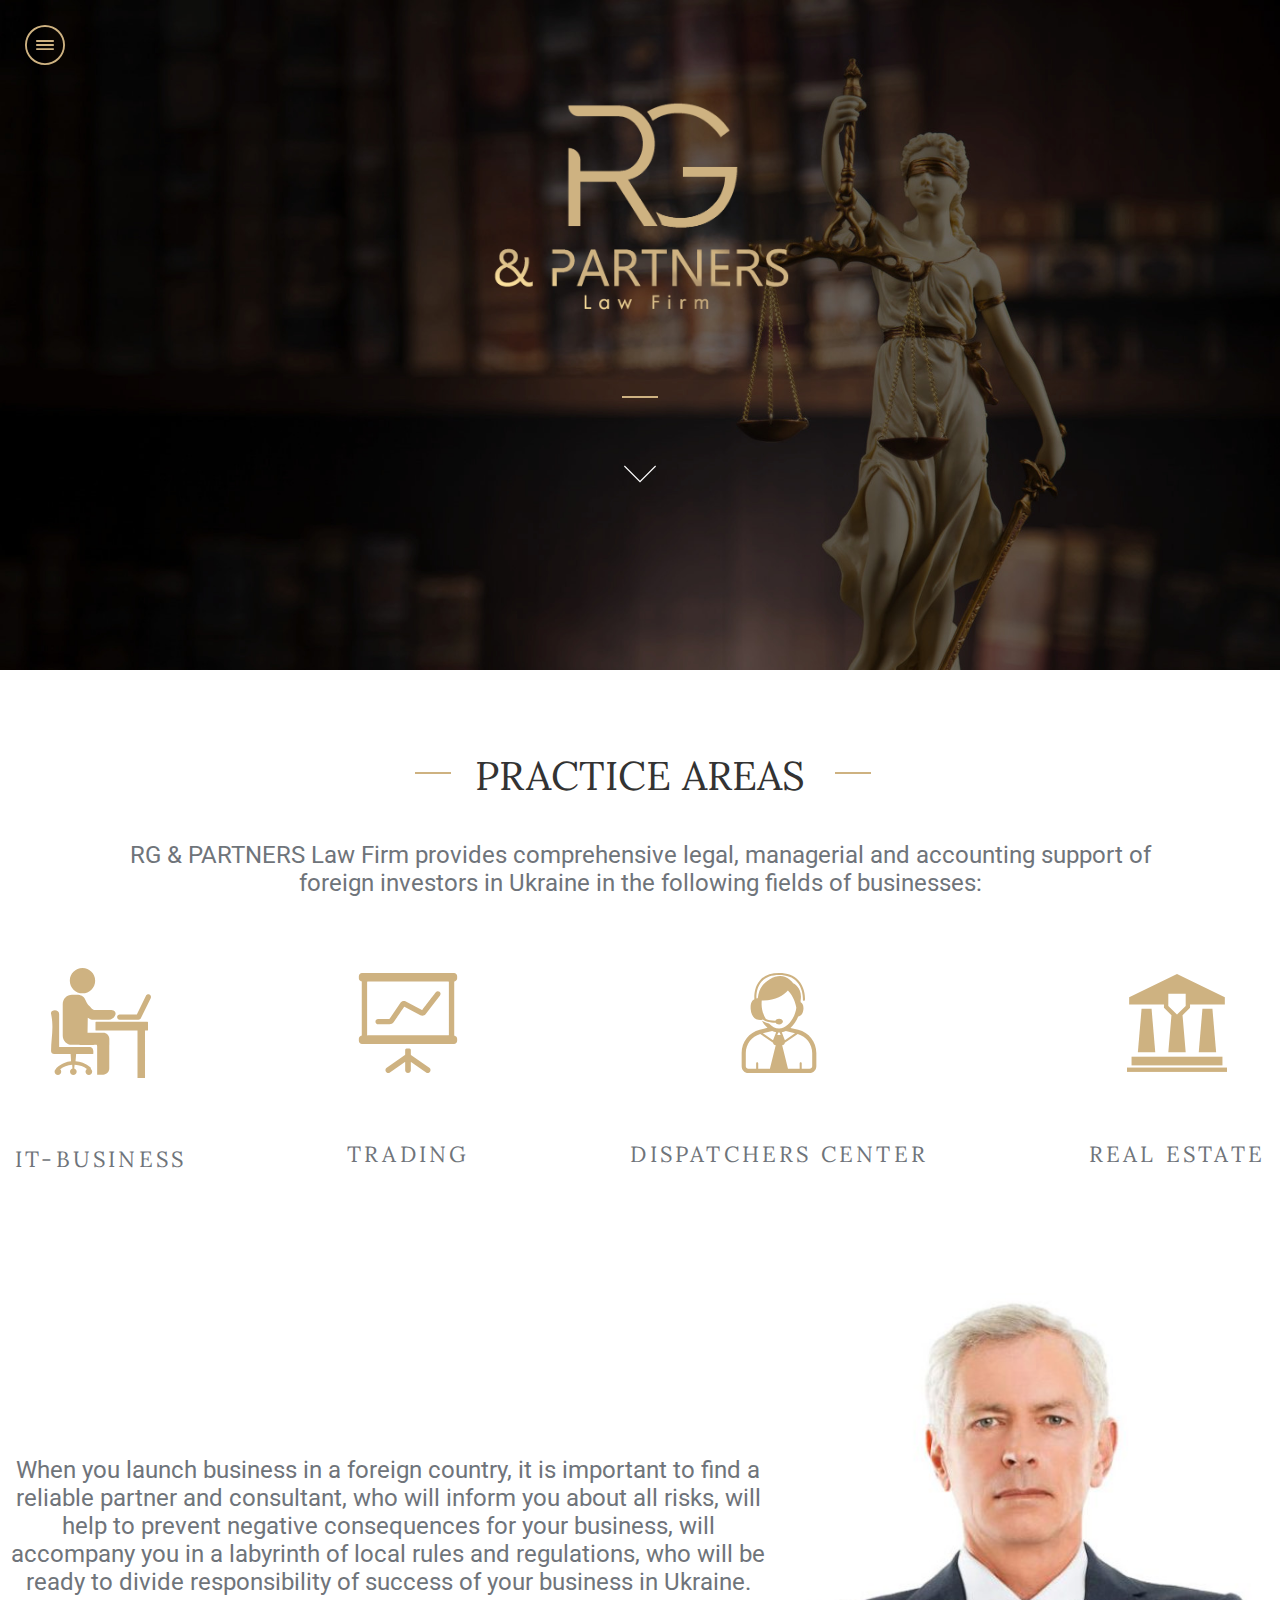
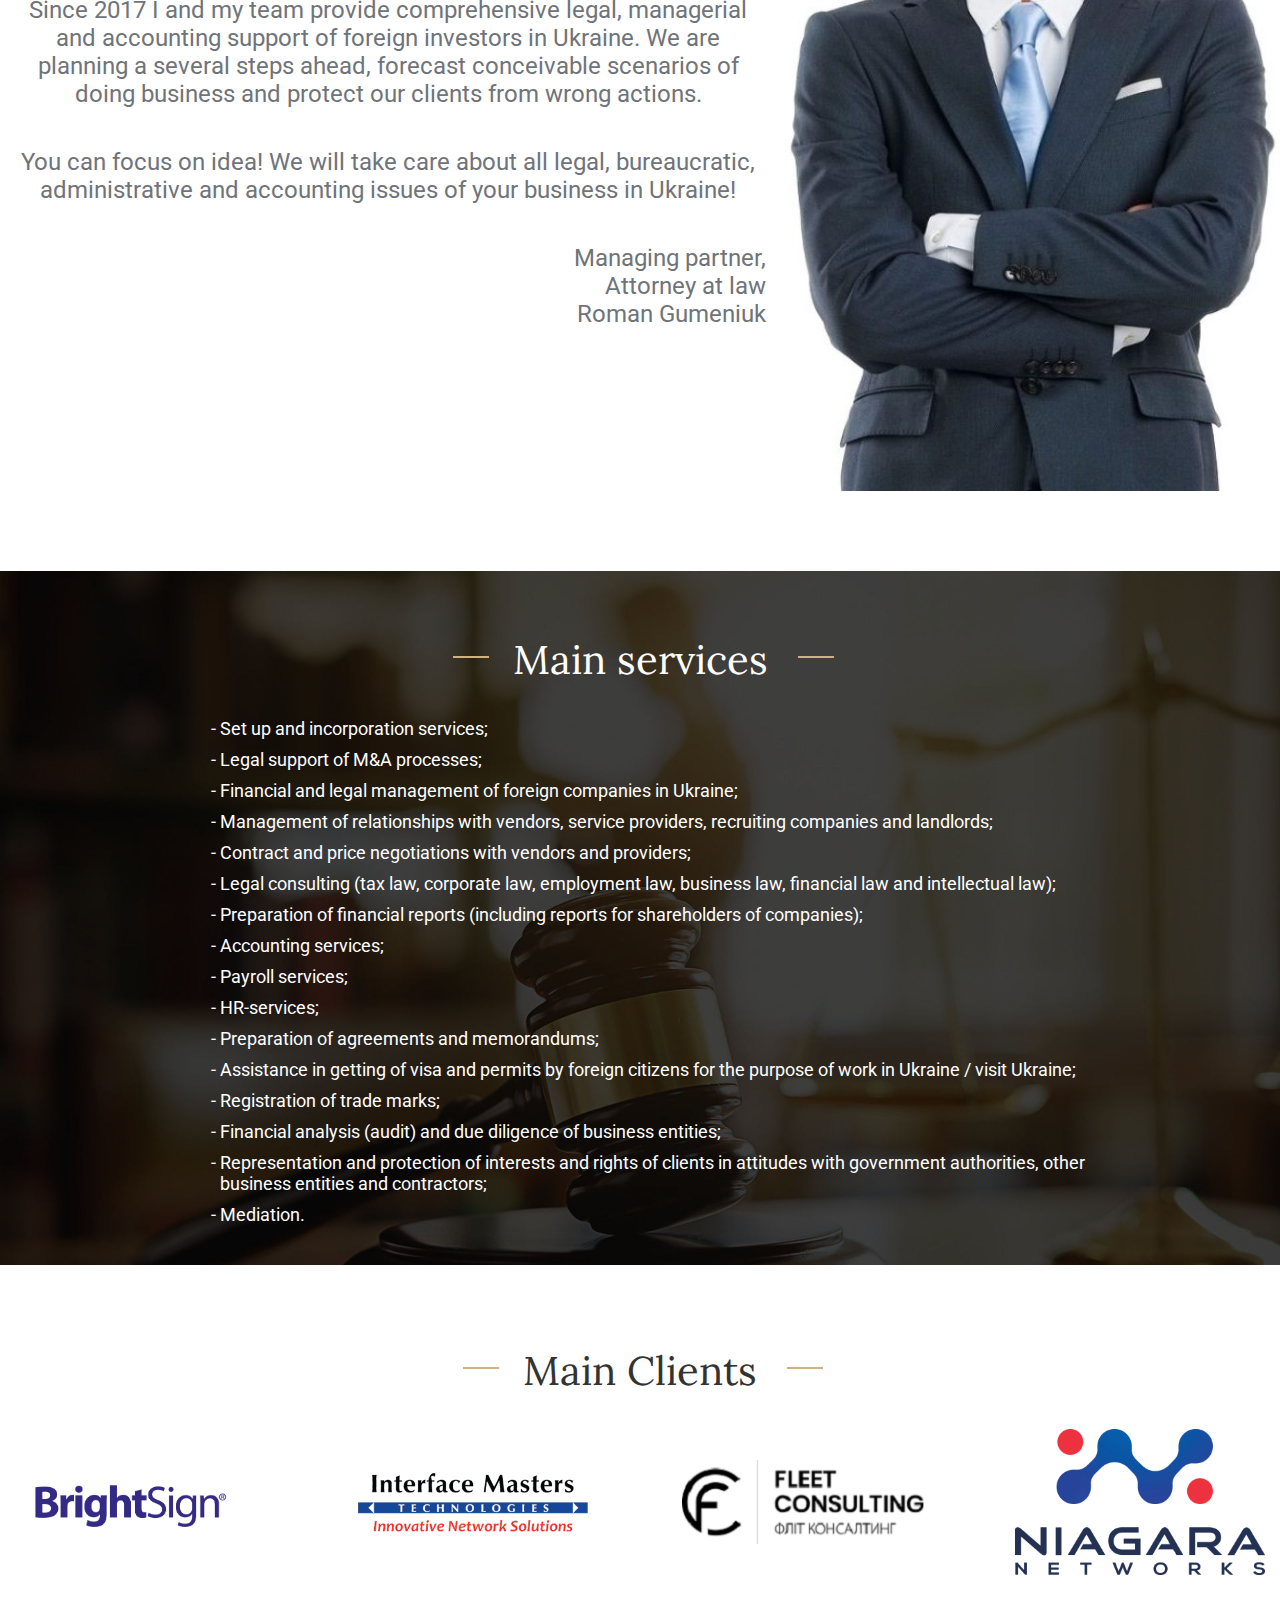
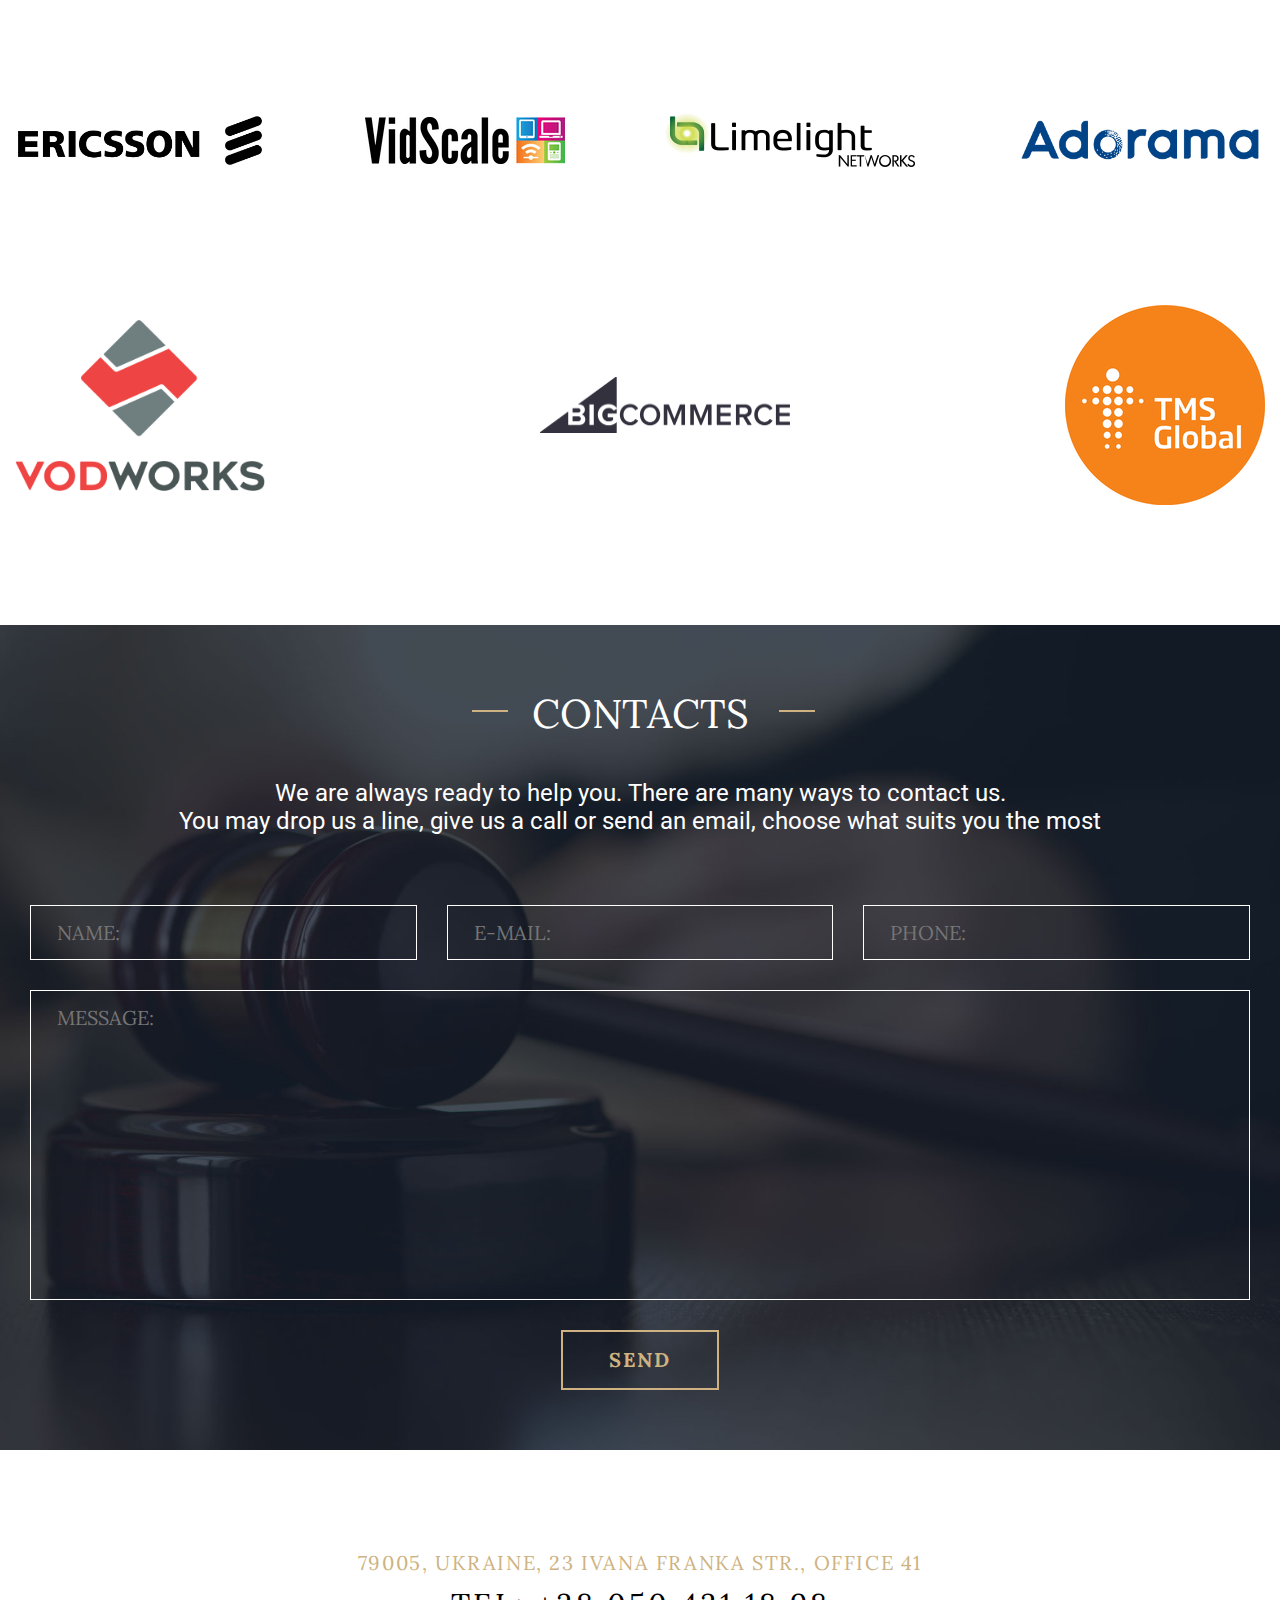
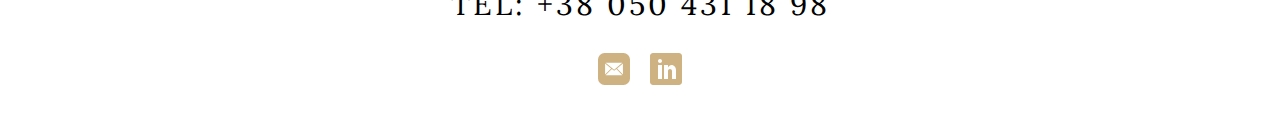
==== commit bc6d6ab2: "added menu" ====
--- a/index.html
+++ b/index.html
@@ -12,7 +12,7 @@
 </head>
 
 <body>
-    <header id="top">
+    <header id="home">
         <div class="header-logo">
             <img src="images/logo/1898_RG & PARTNERS-1-1.png" alt="RG & PARTNERS" width="100%">
         </div>
@@ -28,6 +28,50 @@
             </a>
         </div>
     </header>
+    <menu id="menu">
+        <div class="menu-close" aria-label="Menu close" title="Menu close">
+            <svg xmlns="http://www.w3.org/2000/svg" xmlns:xlink="http://www.w3.org/1999/xlink" version="1.1" id="Layer_1" x="0px" y="0px" viewBox="0 0 100.353 100.353" style="enable-background:new 0 0 100.353 100.353;" xml:space="preserve">
+                <path fill="currentColor" d="M68.28,71.726c-0.373,0-0.746-0.142-1.03-0.427L30.691,34.733c-0.569-0.569-0.569-1.491,0-2.06    s1.491-0.569,2.059,0L69.308,69.24c0.569,0.569,0.569,1.491,0,2.06C69.025,71.583,68.652,71.726,68.28,71.726z"/>
+                <path fill="currentColor" d="M31.721,71.726c-0.373,0-0.745-0.142-1.03-0.426c-0.569-0.569-0.569-1.491,0-2.06l36.567-36.567    c0.569-0.569,1.49-0.569,2.059,0c0.569,0.569,0.569,1.491,0,2.06L32.75,71.3C32.466,71.583,32.094,71.726,31.721,71.726z"/>
+                <path fill="currentColor" d="M50.008,100.004C22.433,100.004,0,77.576,0,50.008C0,22.434,22.433,0,50.008,0   C77.574,0,100,22.434,100,50.008C100,77.575,77.574,100.004,50.008,100.004z M50.008,2.912c-25.969,0-47.095,21.127-47.095,47.095   c0,25.962,21.127,47.083,47.095,47.083c25.96,0,47.079-21.122,47.079-47.083C97.088,24.039,75.968,2.912,50.008,2.912z"/>
+
+                </svg>
+        </div>
+        <div class="menu-open" aria-label="Menu open" title="Menu open">
+            <svg xmlns="http://www.w3.org/2000/svg" data-name="Livello 1" id="Livello_1" viewBox="0 0 128 128"><title/>
+                <path fill="currentColor" d="M64,0a64,64,0,1,0,64,64A64.07,64.07,0,0,0,64,0Zm0,122a58,58,0,1,1,58-58A58.07,58.07,0,0,1,64,122Z"/>
+                <path fill="currentColor" d="M90,61H38a3,3,0,0,0,0,6H90a3,3,0,0,0,0-6Z"/>
+                <path fill="currentColor" d="M90,74H38a3,3,0,0,0,0,6H90a3,3,0,0,0,0-6Z"/>
+                <path fill="currentColor" d="M90,48H38a3,3,0,0,0,0,6H90a3,3,0,0,0,0-6Z"/>
+            </svg>
+        </div>
+
+
+        <ul style="list-style-type:none" id="menuList">
+            <li class="menu-list-item">
+                <a href="#home">Home</a>
+            </li>
+            <li class="menu-list-item">
+                <a href="#practiceAreas">Practice areas</a>
+            </li>
+            <li class="menu-list-item">
+                <a href="#aboutUs">About us</a>
+            </li>
+            <li class="menu-list-item">
+                <a href="#mainServices">Main services</a>
+            </li>
+            <li class="menu-list-item">
+                <a href="#mainClients">Main clients</a>
+            </li>
+            <li class="menu-list-item">
+                <a href="#contacts">Contacts</a>
+            </li>
+
+            <li class="menu-list-item menu-list-item--last">
+                <a href="ua.html">UA</a> <span>EN</span>
+            </li>
+        </ul>
+    </menu>
     <main>
         <section id="practiceAreas">
             <h2>PRACTICE AREAS</h2>
@@ -82,7 +126,6 @@
         <section id="aboutUs">
             <div class="content">
                 <div class="about-text">
-                    <h2>About us</h2>
                     <p>When you launch business in a foreign country, it is important to find a reliable partner and consultant, who will inform you about all risks, will help to prevent negative consequences for your business, will accompany you in a labyrinth
                         of local rules and regulations, who will be ready to divide responsibility of success of your business in Ukraine. Since 2017 I and my team provide comprehensive legal, managerial and accounting support of foreign investors in
                         Ukraine. We are planning a several steps ahead, forecast conceivable scenarios of doing business and protect our clients from wrong actions.
@@ -123,41 +166,41 @@
             <h2>Main Clients </h2>
             <div class="content">
                 <div class="item-content">
-                    <img class="logo-image" src="images/logo/brightsign.png" alt="Brightsign" title="Brightsign">
-                </div>
-                <div class="item-content">
-                    <img class="logo-image" src="images/logo/Interface-masters_logo.png" alt="Interface masters" title="Interface masters">
-                </div>
-                <div class="item-content">
-                    <img class="logo-image" src="images/logo/Fleet-Consulting.png" alt="Fleet Consulting" title="Fleet Consulting">
-                </div>
-                <div class="item-content">
-                    <img class="logo-image" src="images/logo/Niagara-logo.png" alt="Niagara" title="Niagara">
-                </div>
-            </div>
-            <div class="content">
-                <div class="item-content">
-                    <img class="logo-image" src="images/logo/Ericsson-Logo.png" alt="Ericsson" title="Ericsson">
-                </div>
-                <div class="item-content">
-                    <img class="logo-image" src="images/logo/VidScale-logo.png" alt="VidScale" title="VidScale">
-                </div>
-                <div class="item-content">
-                    <img class="logo-image" src="images/logo/limelight-networks-logo.png" alt="LimeLight Networks" title="LimeLight Networks">
-                </div>
-                <div class="item-content">
-                    <img class="logo-image" src="images/logo/adorama-logo.png" alt="Adorama" title="Adorama">
-                </div>
-            </div>
-            <div class="content">
-                <div class="item-content">
-                    <img class="logo-image" src="images/logo/Vodworks.png" alt="Vodworks" title="Vodworks">
-                </div>
-                <div class="item-content">
-                    <img class="logo-image" src="images/logo/BigCommerce-logo-dark.png" alt="BigCommerce" title="Big Commerce">
-                </div>
-                <div class="item-content">
-                    <img class="logo-image" src="images/logo/TMS-global.png" alt="TMS Global" title="TMS Global">
+                    <img class="logo-image" src="images/logo/brightsign.png" alt="Brightsign" title="Brightsign" aria-label="Brightsign">
+                </div>
+                <div class="item-content">
+                    <img class="logo-image" src="images/logo/Interface-masters_logo.png" alt="Interface masters" title="Interface masters" aria-label="Interface masters">
+                </div>
+                <div class="item-content">
+                    <img class="logo-image" src="images/logo/Fleet-Consulting.png" alt="Fleet Consulting" title="Fleet Consulting" aria-label="Fleet Consulting">
+                </div>
+                <div class="item-content">
+                    <img class="logo-image" src="images/logo/Niagara-logo.png" alt="Niagara" title="Niagara" aria-label="Niagara">
+                </div>
+            </div>
+            <div class="content">
+                <div class="item-content">
+                    <img class="logo-image" src="images/logo/Ericsson-Logo.png" alt="Ericsson" title="Ericsson" aria-label="Ericsson">
+                </div>
+                <div class="item-content">
+                    <img class="logo-image" src="images/logo/VidScale-logo.png" alt="VidScale" title="VidScale" aria-label="VidScale">
+                </div>
+                <div class="item-content">
+                    <img class="logo-image" src="images/logo/limelight-networks-logo.png" alt="LimeLight Networks" title="LimeLight Networks" aria-label="LimeLight Networks">
+                </div>
+                <div class="item-content">
+                    <img class="logo-image" src="images/logo/adorama-logo.png" alt="Adorama" title="Adorama" aria-label="Adorama">
+                </div>
+            </div>
+            <div class="content">
+                <div class="item-content">
+                    <img class="logo-image" src="images/logo/Vodworks.png" alt="Vodworks" title="Vodworks" aria-label="Vodworks">
+                </div>
+                <div class="item-content">
+                    <img class="logo-image" src="images/logo/BigCommerce-logo-dark.png" alt="BigCommerce" title="Big Commerce" aria-label="Big Commerce">
+                </div>
+                <div class="item-content">
+                    <img class="logo-image" src="images/logo/TMS-global.png" alt="TMS Global" title="TMS Global" aria-label="TMS Global">
                 </div>
             </div>
         </section>
@@ -186,7 +229,7 @@
         </section>
 
         <div id="info">
-            <p class="info-location">79005, Ukraine, 23 Ivana Franka str., office 41</p>
+            <a class="info-location" href="https://goo.gl/maps/a3GzqfpfjGvcbzJy6">79005, Ukraine, 23 Ivana Franka str., office 41</a>
             <a class="info-phone-number" href="tel: +380504311898">TEL: +38 050 431 18 98</a>
 
             <div class="info-socials">
@@ -196,7 +239,7 @@
                     <path fill="currentColor" d="M25.2,0H97.68a25.27,25.27,0,0,1,25.2,25.2V97.68a25.27,25.27,0,0,1-25.2,25.2H25.2A25.27,25.27,0,0,1,0,97.68V25.2A25.27,25.27,0,0,1,25.2,0Zm4.1,37.59L62,64.26,93.33,37.59ZM27.19,82.48l23.3-23.37-23.3-19V82.48ZM53.06,61.21,29,85.29H93.65l-23-24.08-7.57,6.45h0a1.66,1.66,0,0,1-2.12,0l-7.94-6.48ZM73.2,59.07,95.69,82.66V39.9L73.2,59.07Z"/></svg>
                 </a>
 
-                <a class="social-link tooltip" href="https://www.linkedin.com/in/roman-gumeniuk-3a9887b5/">
+                <a class="social-link tooltip" aria-label="Page on linkedin Roman Gumeniuk" href="https://www.linkedin.com/in/roman-gumeniuk-3a9887b5/">
                     <span class="tooltiptext">LinkedIn</span>
                     <svg xmlns="http://www.w3.org/2000/svg" viewBox="0 0 640 640">
                         <path fill="currentColor" d="M579.999 0H60C27 0 0 27 0 60v520c0 33 27 60 60 60h519.999c33 0 60-27 60-60V60c0-33-27-60-60-60zM239.991 519.999h-79.985V239.992h79.985v280.007zm-40.004-320.012c-22.11 0-39.993-17.882-39.993-39.993 0-22.122 17.882-40.004 39.993-40.004 22.122 0 40.004 17.882 40.004 40.004 0 22.11-17.882 39.993-40.004 39.993zm320.012 320.012h-79.986V360.005c0-22.122-17.893-40.004-40.004-40.004-22.122 0-40.004 17.882-40.004 40.004v159.994h-80.01V239.992h80.01v49.642c16.476-22.654 41.752-49.642 69.993-49.642 49.76 0 90 44.764 90 100.005v180.002z"/>
@@ -207,6 +250,7 @@
 
     </footer>
 
+    <script src="js/index.js"></script>
 </body>
 
 </html>--- a/style/index.css
+++ b/style/index.css
@@ -9,6 +9,7 @@
     --black-color: #000000;
     --dark-color: #333333;
     --grey-color: #6f747a;
+    --transperant-color: rgba(0, 0, 0, 0.8);
     /**/
     --section-margin: 80px;
 }
@@ -17,6 +18,7 @@
     margin: 0;
     padding: 0;
 }
+
 .tooltip {
     position: relative;
 }
@@ -46,10 +48,90 @@
     border-style: solid;
     border-color: black transparent transparent transparent;
 }
-
-.tooltip:hover .tooltiptext {
-    visibility: visible;
-}
+/**/
+
+/* menu */
+
+menu {
+    width: 0;
+    height: 100%;
+    padding: 0;
+    margin: 0;
+    transition: .4s;
+    position: fixed;
+    background-color: var(--transperant-color);
+    top: 0;
+    left: 0;
+    display: flex;
+    flex-direction: column;
+    justify-content: center;
+}
+
+#menuList {
+    display: none;
+    flex-direction: column;
+}
+
+.menu-list-item {
+    margin: 20px 0;
+}
+
+.menu-list-item--last {
+    position: absolute;
+    bottom: 0;
+}
+
+.menu-list-item--last span {
+    color: var(--white-color);
+}
+
+menu a {
+    text-decoration: none;
+    font-size: 26px;
+    color: var(--main-color);
+}
+
+menu a:hover {
+    color: var(--white-color);
+    transition: .3s;
+}
+
+.menu-open {
+    border-radius: 50%;
+    position: absolute;
+    top: 0;
+    left: 0;
+    margin: 25px;
+    width: 40px;
+    height: 40px;
+    color: var(--main-color);
+    cursor: pointer;
+}
+
+.menu-open:hover {
+    color: var(--dark-color);
+    transition: .3s;
+    background-color: rgba(255, 255, 255, 0.6);
+}
+
+.menu-close {
+    display: none;
+    position: absolute;
+    top: 0;
+    left: 0;
+    margin: 25px;
+    width: 40px;
+    height: 40px;
+    cursor: pointer;
+    color: var(--main-color);
+}
+
+.menu-close:hover {
+    color: var(--white-color);
+    transition: .3s;
+}
+
+
 
 /* FORM */
 .form {
@@ -279,12 +361,20 @@
     color: var(--white-color);
 }
 
+#info {
+    padding: 10px;
+}
+
 .info-location {
     color: var(--main-color);
     letter-spacing: 1.6px;
     text-transform: uppercase;
-    font: 20px/30px 'Lora', serif;
-    text-align: center;
+    font-size: 20px;
+    font-family: 'Lora', serif;
+    text-align: center;
+    text-decoration: none;
+    margin: 10px 0;
+    display: block;
 }
 
 .info-phone-number {
@@ -293,7 +383,8 @@
     color: var(--black-color);
     letter-spacing: 3px;
     text-transform: uppercase;
-    font: 30px 'Lora', serif;
+    font-size: 20px;
+    font-family: 'Lora', serif;
     text-align: center;
     text-decoration: none;
 }
@@ -318,6 +409,35 @@
 }
 
 @media screen and (min-width: 840px) {
+    menu {
+        flex-direction: row;
+        height: 100px;
+    }
+
+    #menuList {
+        align-items: center;
+        flex-direction: row;
+    }
+
+    
+    .menu-list-item {
+        margin: 10px;
+    }
+
+    .menu-list-item--last {
+        bottom: unset;
+        right: 0;
+        margin: 20px;
+    }
+
+    menu a {
+        font-size: 18px;
+    }
+
+    .tooltip:hover .tooltiptext {
+        visibility: visible;
+    }
+    
     .content {
         flex-direction: row;
         align-items: center;
@@ -380,4 +500,9 @@
     .logo-image {
         max-width: 250px;
     }
+
+    .info-phone-number {
+        font-size: 30px;
+    }
+    
 }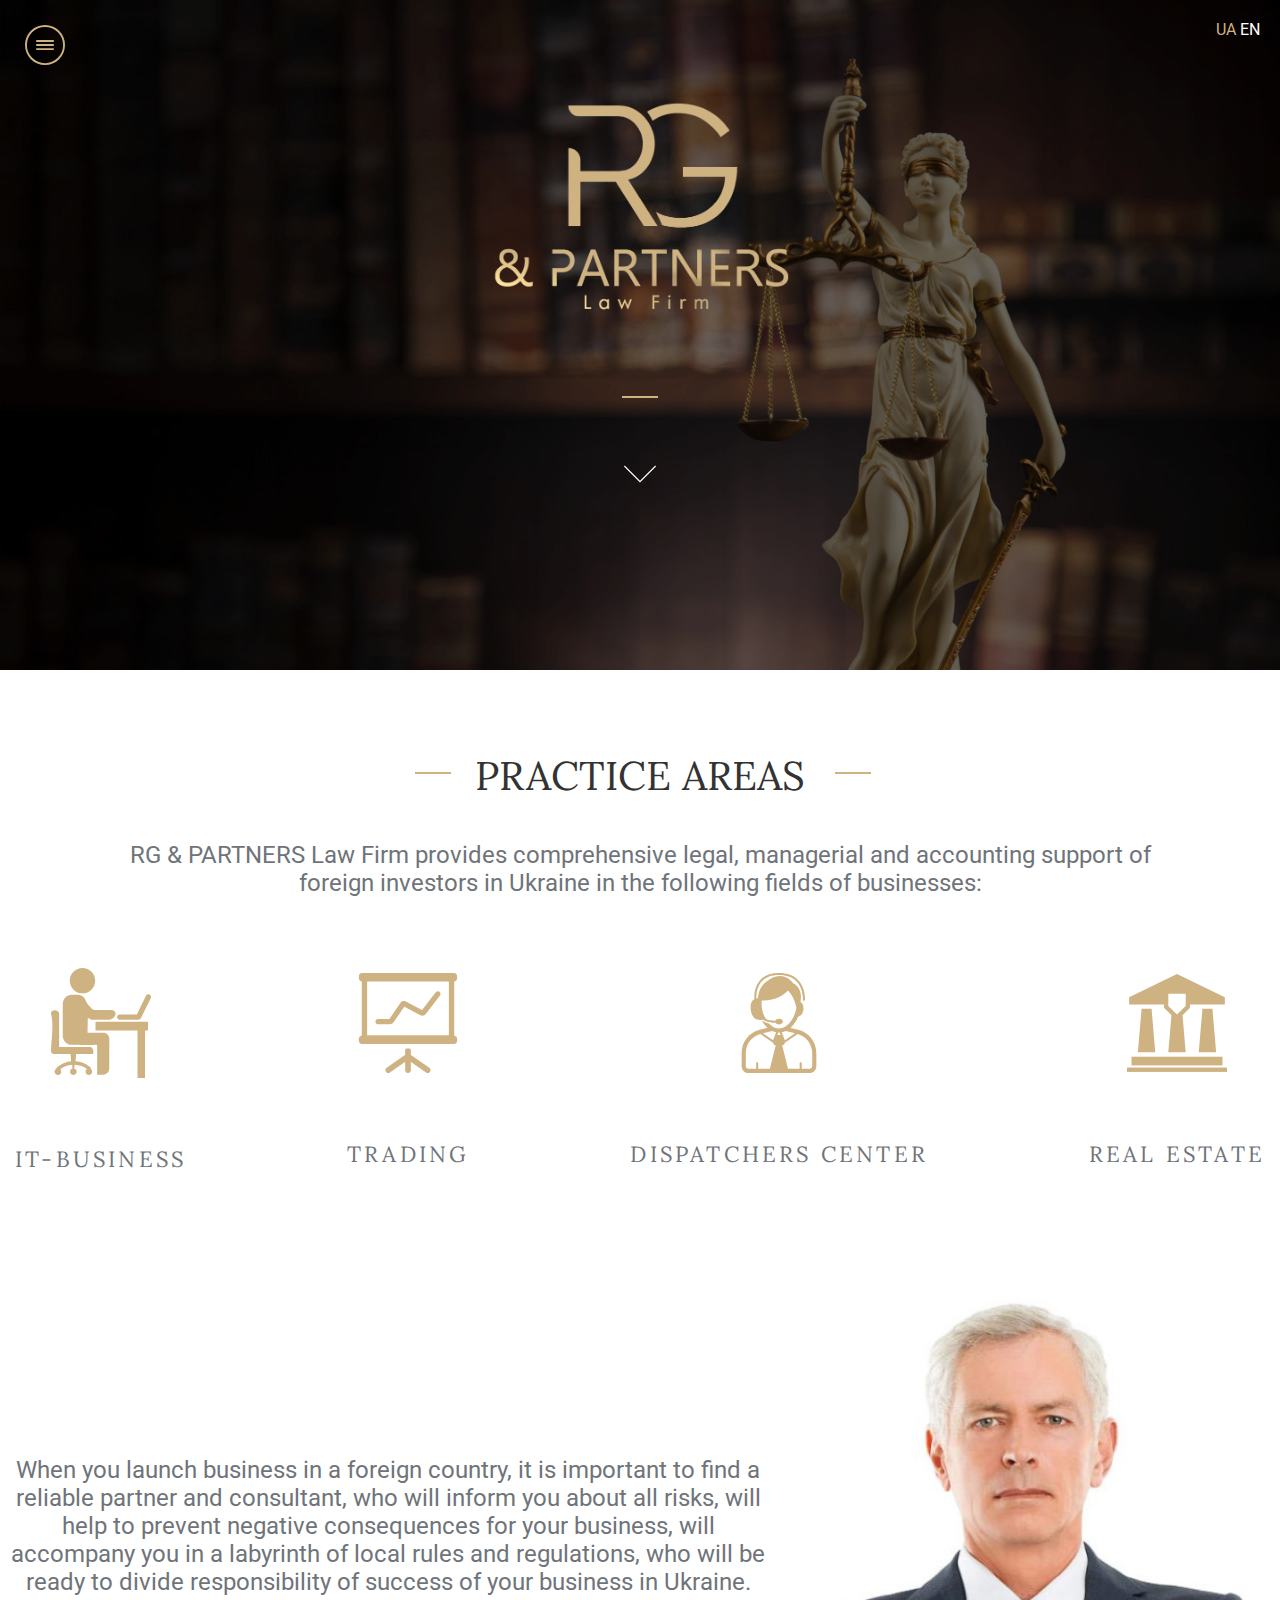
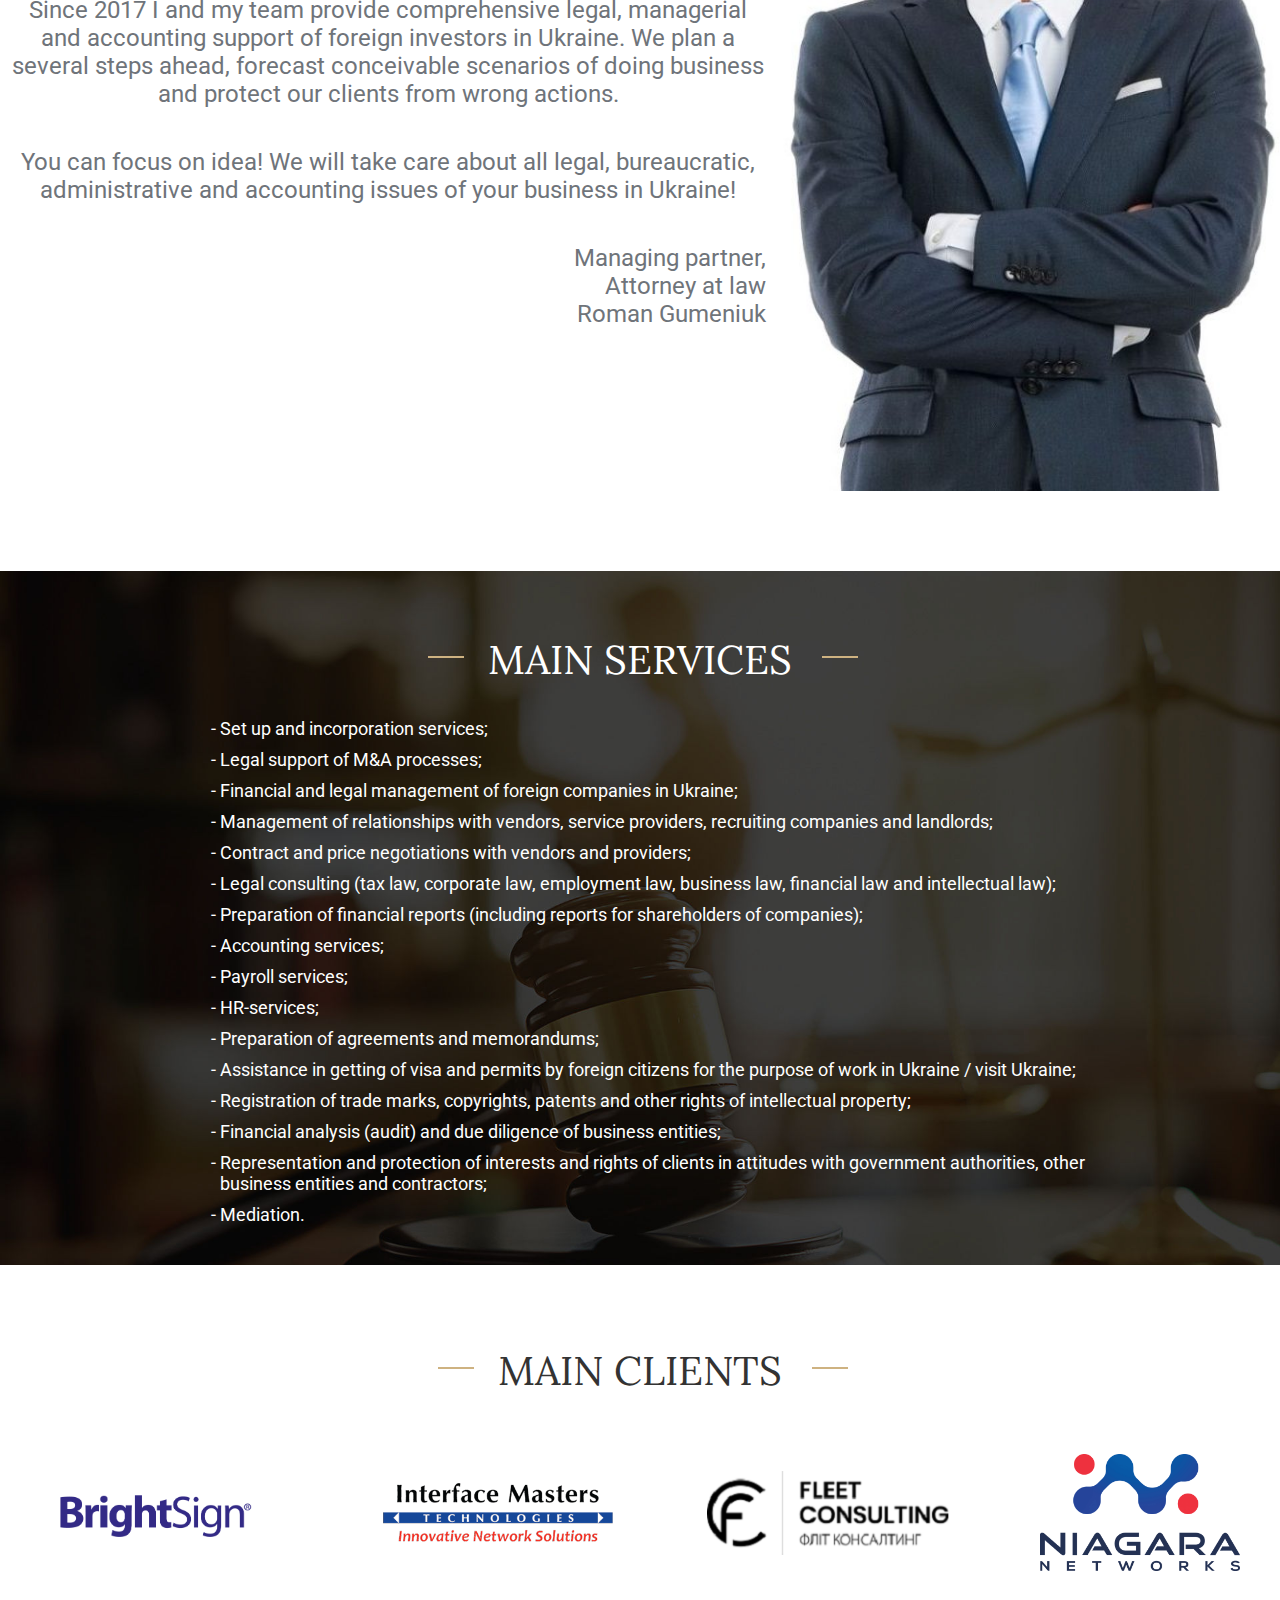
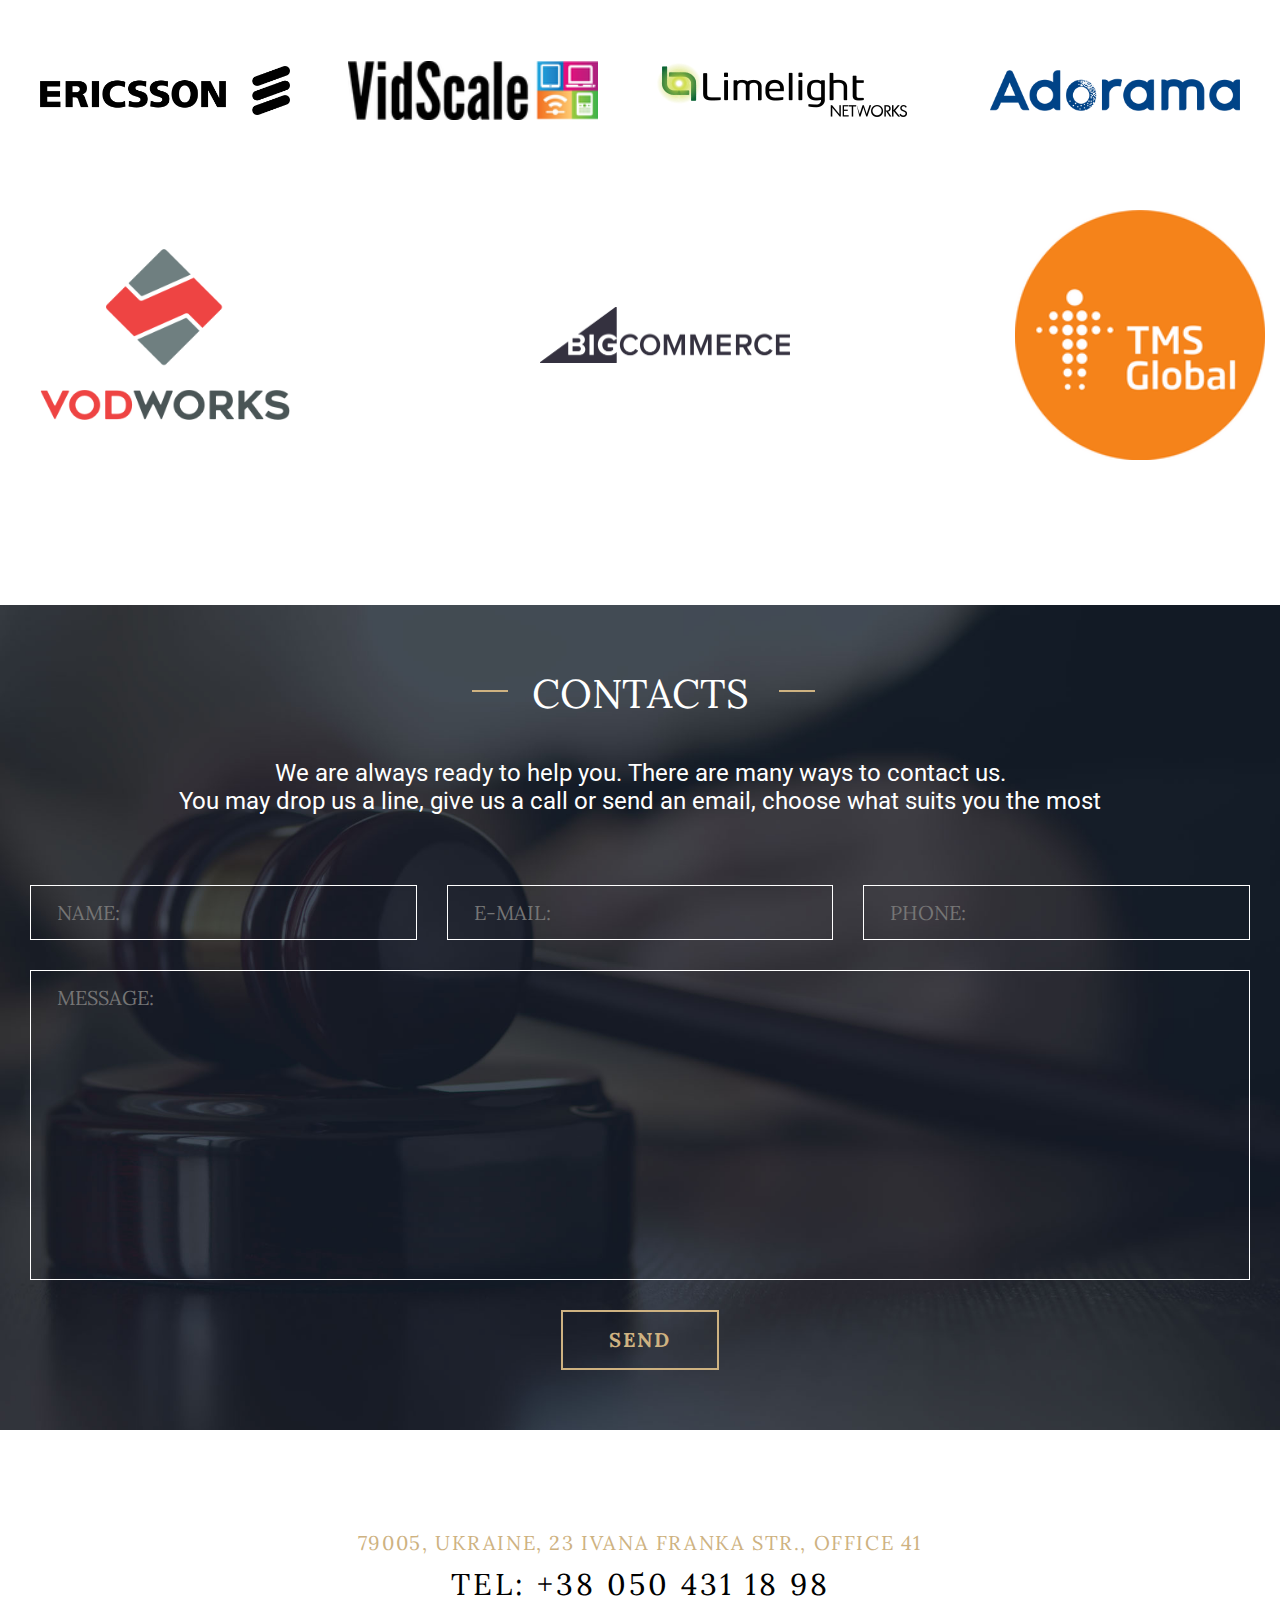
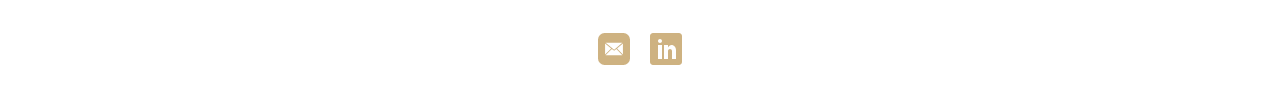
==== commit b4972b35: "fixed bugs" ====
--- a/index.html
+++ b/index.html
@@ -13,12 +13,13 @@
 
 <body>
     <header id="home">
+        <div class="switch-lang-link">
+            <a href="ua.html">UA</a> <span>EN</span>
+        </div>
         <div class="header-logo">
             <img src="images/logo/1898_RG & PARTNERS-1-1.png" alt="RG & PARTNERS" width="100%">
         </div>
-        <!-- <h1 class="header-name"> RG&PARTNERS</h1> -->
-        <!-- <p class="header-description">Lorem ipsum dolor sit amet consectetur, adipisicing elit. Libero, excepturi
-            blanditiis sed nostrum magni </p> -->
+
         <div class="move-down">
             <a href="#practiceAreas">
                 <svg version="1.1" id="Capa_1" xmlns="http://www.w3.org/2000/svg" xmlns:xlink="http://www.w3.org/1999/xlink" x="0px" y="0px" viewBox="0 0 59.414 59.414" style="enable-background:new 0 0 59.414 59.414;" xml:space="preserve">
@@ -28,6 +29,14 @@
             </a>
         </div>
     </header>
+    <div class="menu-open" aria-label="Menu open" title="Menu open">
+        <svg xmlns="http://www.w3.org/2000/svg" data-name="Livello 1" id="Livello_1" viewBox="0 0 128 128"><title/>
+            <path fill="currentColor" d="M64,0a64,64,0,1,0,64,64A64.07,64.07,0,0,0,64,0Zm0,122a58,58,0,1,1,58-58A58.07,58.07,0,0,1,64,122Z"/>
+            <path fill="currentColor" d="M90,61H38a3,3,0,0,0,0,6H90a3,3,0,0,0,0-6Z"/>
+            <path fill="currentColor" d="M90,74H38a3,3,0,0,0,0,6H90a3,3,0,0,0,0-6Z"/>
+            <path fill="currentColor" d="M90,48H38a3,3,0,0,0,0,6H90a3,3,0,0,0,0-6Z"/>
+        </svg>
+    </div>
     <menu id="menu">
         <div class="menu-close" aria-label="Menu close" title="Menu close">
             <svg xmlns="http://www.w3.org/2000/svg" xmlns:xlink="http://www.w3.org/1999/xlink" version="1.1" id="Layer_1" x="0px" y="0px" viewBox="0 0 100.353 100.353" style="enable-background:new 0 0 100.353 100.353;" xml:space="preserve">
@@ -35,18 +44,8 @@
                 <path fill="currentColor" d="M31.721,71.726c-0.373,0-0.745-0.142-1.03-0.426c-0.569-0.569-0.569-1.491,0-2.06l36.567-36.567    c0.569-0.569,1.49-0.569,2.059,0c0.569,0.569,0.569,1.491,0,2.06L32.75,71.3C32.466,71.583,32.094,71.726,31.721,71.726z"/>
                 <path fill="currentColor" d="M50.008,100.004C22.433,100.004,0,77.576,0,50.008C0,22.434,22.433,0,50.008,0   C77.574,0,100,22.434,100,50.008C100,77.575,77.574,100.004,50.008,100.004z M50.008,2.912c-25.969,0-47.095,21.127-47.095,47.095   c0,25.962,21.127,47.083,47.095,47.083c25.96,0,47.079-21.122,47.079-47.083C97.088,24.039,75.968,2.912,50.008,2.912z"/>
 
-                </svg>
-        </div>
-        <div class="menu-open" aria-label="Menu open" title="Menu open">
-            <svg xmlns="http://www.w3.org/2000/svg" data-name="Livello 1" id="Livello_1" viewBox="0 0 128 128"><title/>
-                <path fill="currentColor" d="M64,0a64,64,0,1,0,64,64A64.07,64.07,0,0,0,64,0Zm0,122a58,58,0,1,1,58-58A58.07,58.07,0,0,1,64,122Z"/>
-                <path fill="currentColor" d="M90,61H38a3,3,0,0,0,0,6H90a3,3,0,0,0,0-6Z"/>
-                <path fill="currentColor" d="M90,74H38a3,3,0,0,0,0,6H90a3,3,0,0,0,0-6Z"/>
-                <path fill="currentColor" d="M90,48H38a3,3,0,0,0,0,6H90a3,3,0,0,0,0-6Z"/>
             </svg>
         </div>
-
-
         <ul style="list-style-type:none" id="menuList">
             <li class="menu-list-item">
                 <a href="#home">Home</a>
@@ -65,10 +64,6 @@
             </li>
             <li class="menu-list-item">
                 <a href="#contacts">Contacts</a>
-            </li>
-
-            <li class="menu-list-item menu-list-item--last">
-                <a href="ua.html">UA</a> <span>EN</span>
             </li>
         </ul>
     </menu>
@@ -128,7 +123,7 @@
                 <div class="about-text">
                     <p>When you launch business in a foreign country, it is important to find a reliable partner and consultant, who will inform you about all risks, will help to prevent negative consequences for your business, will accompany you in a labyrinth
                         of local rules and regulations, who will be ready to divide responsibility of success of your business in Ukraine. Since 2017 I and my team provide comprehensive legal, managerial and accounting support of foreign investors in
-                        Ukraine. We are planning a several steps ahead, forecast conceivable scenarios of doing business and protect our clients from wrong actions.
+                        Ukraine. We plan a several steps ahead, forecast conceivable scenarios of doing business and protect our clients from wrong actions.
                     </p>
                     <p>You can focus on idea! We will take care about all legal, bureaucratic, administrative and accounting issues of your business in Ukraine!</p>
                     <p style="text-align: right;"> Managing partner,<br> Attorney at law <br> Roman Gumeniuk </p>
@@ -140,7 +135,7 @@
             </div>
         </section>
         <section id="mainServices">
-            <h2>Main services</h2>
+            <h2>MAIN SERVICES</h2>
 
             <ul style="list-style-type:'- ';max-width: 880px;margin: 0 auto;">
                 <li>Set up and incorporation services;</li>
@@ -156,14 +151,14 @@
                 <li>HR-services;</li>
                 <li>Preparation of agreements and memorandums;</li>
                 <li>Assistance in getting of visa and permits by foreign citizens for the purpose of work in Ukraine / visit Ukraine;</li>
-                <li>Registration of trade marks;</li>
+                <li>Registration of trade marks, copyrights, patents and other rights of intellectual property;</li>
                 <li>Financial analysis (audit) and due diligence of business entities;</li>
                 <li>Representation and protection of interests and rights of clients in attitudes with government authorities, other business entities and contractors;</li>
                 <li>Mediation.</li>
             </ul>
         </section>
         <section id="mainClients">
-            <h2>Main Clients </h2>
+            <h2>MAIN CLIENTS</h2>
             <div class="content">
                 <div class="item-content">
                     <img class="logo-image" src="images/logo/brightsign.png" alt="Brightsign" title="Brightsign" aria-label="Brightsign">
@@ -175,7 +170,7 @@
                     <img class="logo-image" src="images/logo/Fleet-Consulting.png" alt="Fleet Consulting" title="Fleet Consulting" aria-label="Fleet Consulting">
                 </div>
                 <div class="item-content">
-                    <img class="logo-image" src="images/logo/Niagara-logo.png" alt="Niagara" title="Niagara" aria-label="Niagara">
+                    <img style="max-width: 200px;" class="logo-image" src="images/logo/Niagara-logo.png" alt="Niagara" title="Niagara" aria-label="Niagara">
                 </div>
             </div>
             <div class="content">
@@ -223,7 +218,7 @@
                 </div>
 
                 <div class="form-button-wrapper">
-                    <button class="form-button" type="submit" value="SEND">SEND</button>
+                    <button class="form-button" type="submit">SEND</button>
                 </div>
             </form>
         </section>
--- a/style/index.css
+++ b/style/index.css
@@ -9,7 +9,7 @@
     --black-color: #000000;
     --dark-color: #333333;
     --grey-color: #6f747a;
-    --transperant-color: rgba(0, 0, 0, 0.8);
+    --transperant-color: rgba(0, 0, 0, 0.9);
     /**/
     --section-margin: 80px;
 }
@@ -18,7 +18,7 @@
     margin: 0;
     padding: 0;
 }
-
+/* TOOLTIP */
 .tooltip {
     position: relative;
 }
@@ -53,36 +53,31 @@
 /* menu */
 
 menu {
-    width: 0;
     height: 100%;
     padding: 0;
     margin: 0;
-    transition: .4s;
+    transition: .3s;
     position: fixed;
     background-color: var(--transperant-color);
     top: 0;
+    right: 0;
+    bottom: 0;
     left: 0;
     display: flex;
     flex-direction: column;
-    justify-content: center;
+    /* justify-content: center; */
+    transform: translateX(-100%);
 }
 
 #menuList {
-    display: none;
-    flex-direction: column;
+    display: flex;
+    flex-direction: column;
+    padding: 0;
+    margin-left: 25px;
 }
 
 .menu-list-item {
     margin: 20px 0;
-}
-
-.menu-list-item--last {
-    position: absolute;
-    bottom: 0;
-}
-
-.menu-list-item--last span {
-    color: var(--white-color);
 }
 
 menu a {
@@ -98,7 +93,7 @@
 
 .menu-open {
     border-radius: 50%;
-    position: absolute;
+    position: fixed;
     top: 0;
     left: 0;
     margin: 25px;
@@ -115,10 +110,6 @@
 }
 
 .menu-close {
-    display: none;
-    position: absolute;
-    top: 0;
-    left: 0;
     margin: 25px;
     width: 40px;
     height: 40px;
@@ -130,8 +121,7 @@
     color: var(--white-color);
     transition: .3s;
 }
-
-
+/**/
 
 /* FORM */
 .form {
@@ -207,12 +197,30 @@
     background-color: var(--white-color);
     border-color: var(--white-color);
 }
-
 /**/
 
 img {
     width: 100%
 }
+
+/* SWITCH LANG LINK */
+.switch-lang-link {
+    position: absolute;
+    top: 0;
+    right: 0;
+    margin: 20px;
+}
+
+.switch-lang-link a {
+    text-decoration: none;
+    color: var(--main-color);
+}
+
+.switch-lang-link a:hover {
+    color: var(--white-color);
+    text-shadow: 0 0 1px var(--black-color);
+}
+/**/
 
 .move-down {
     border-top: 2px solid var(--main-color);
@@ -343,6 +351,7 @@
 
 .logo-image {
     max-width: 250px;
+    margin: 25px;
 }
 
 #contacts {
@@ -412,22 +421,19 @@
     menu {
         flex-direction: row;
         height: 100px;
+        align-items: center;
     }
 
     #menuList {
         align-items: center;
         flex-direction: row;
+        margin-left: auto;
+        margin-right: auto;
     }
 
     
     .menu-list-item {
         margin: 10px;
-    }
-
-    .menu-list-item--last {
-        bottom: unset;
-        right: 0;
-        margin: 20px;
     }
 
     menu a {
@@ -497,10 +503,6 @@
         width: 40%;
     }
 
-    .logo-image {
-        max-width: 250px;
-    }
-
     .info-phone-number {
         font-size: 30px;
     }
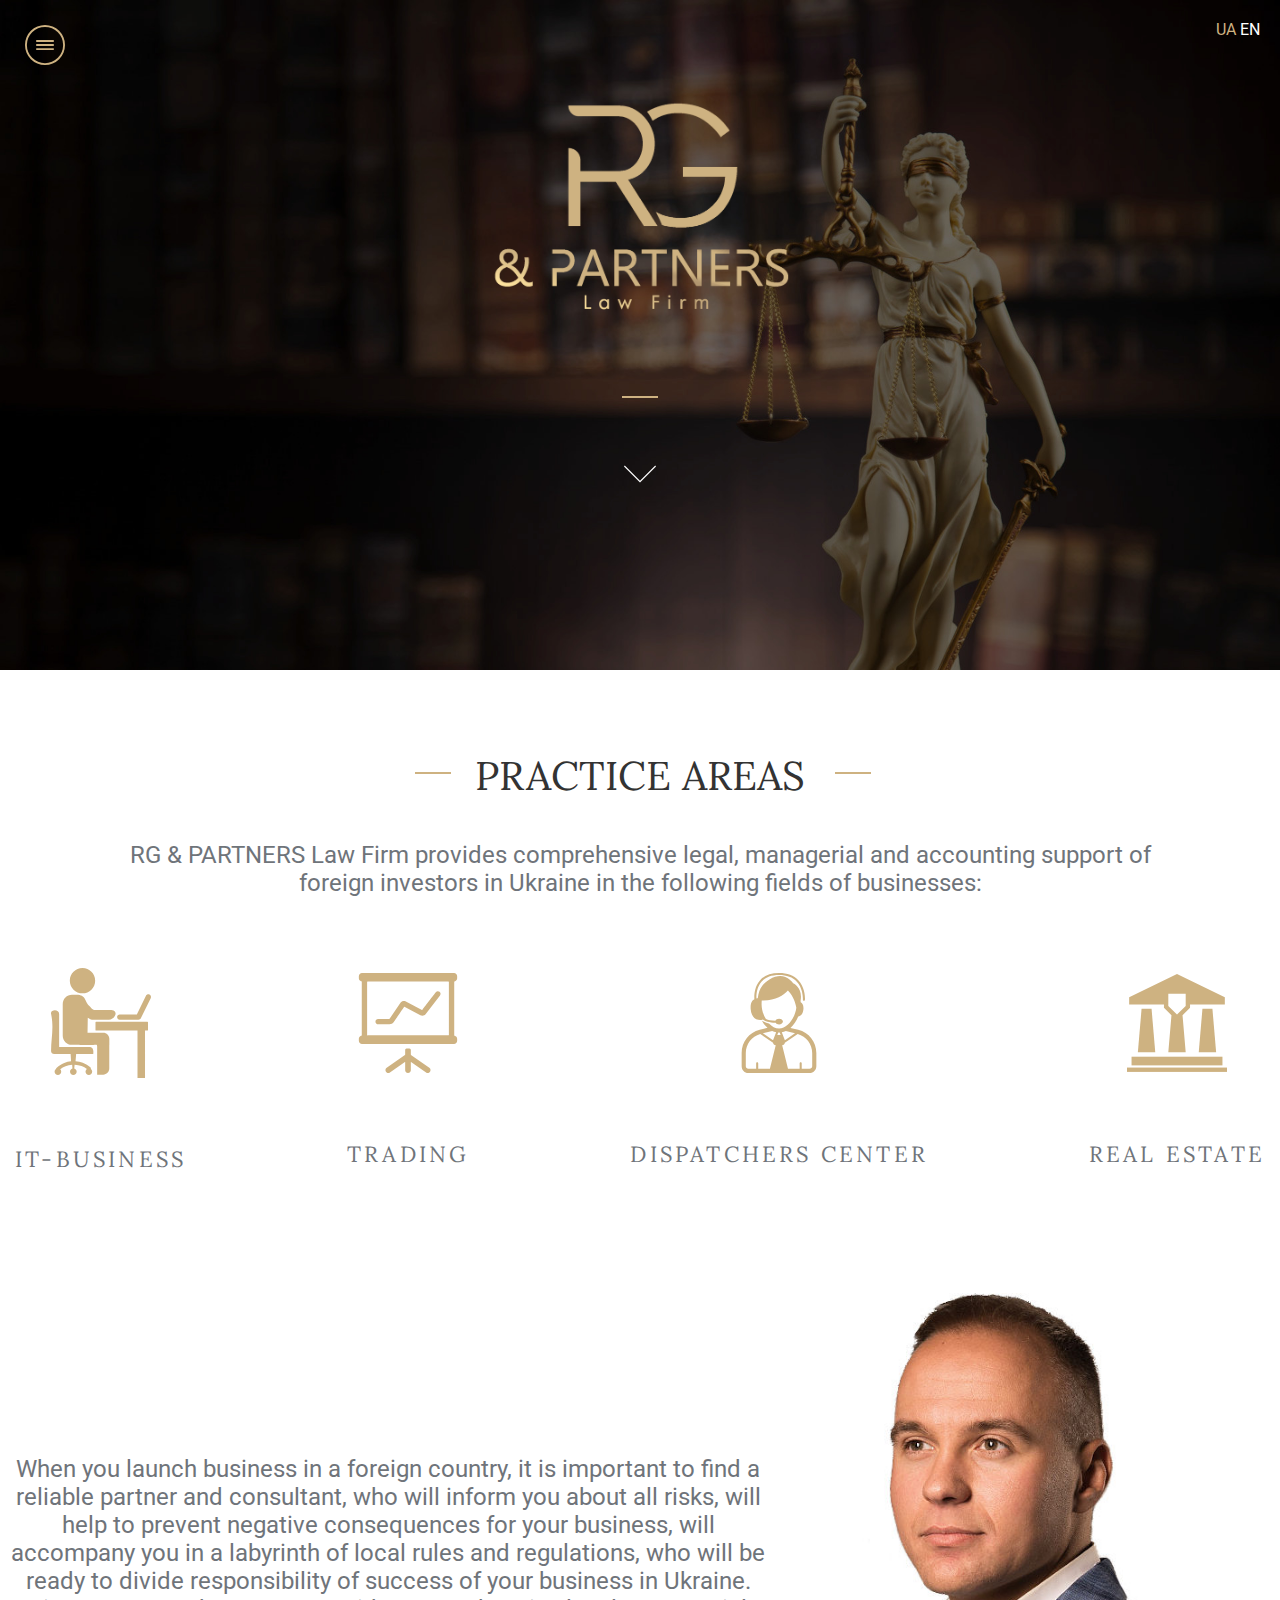
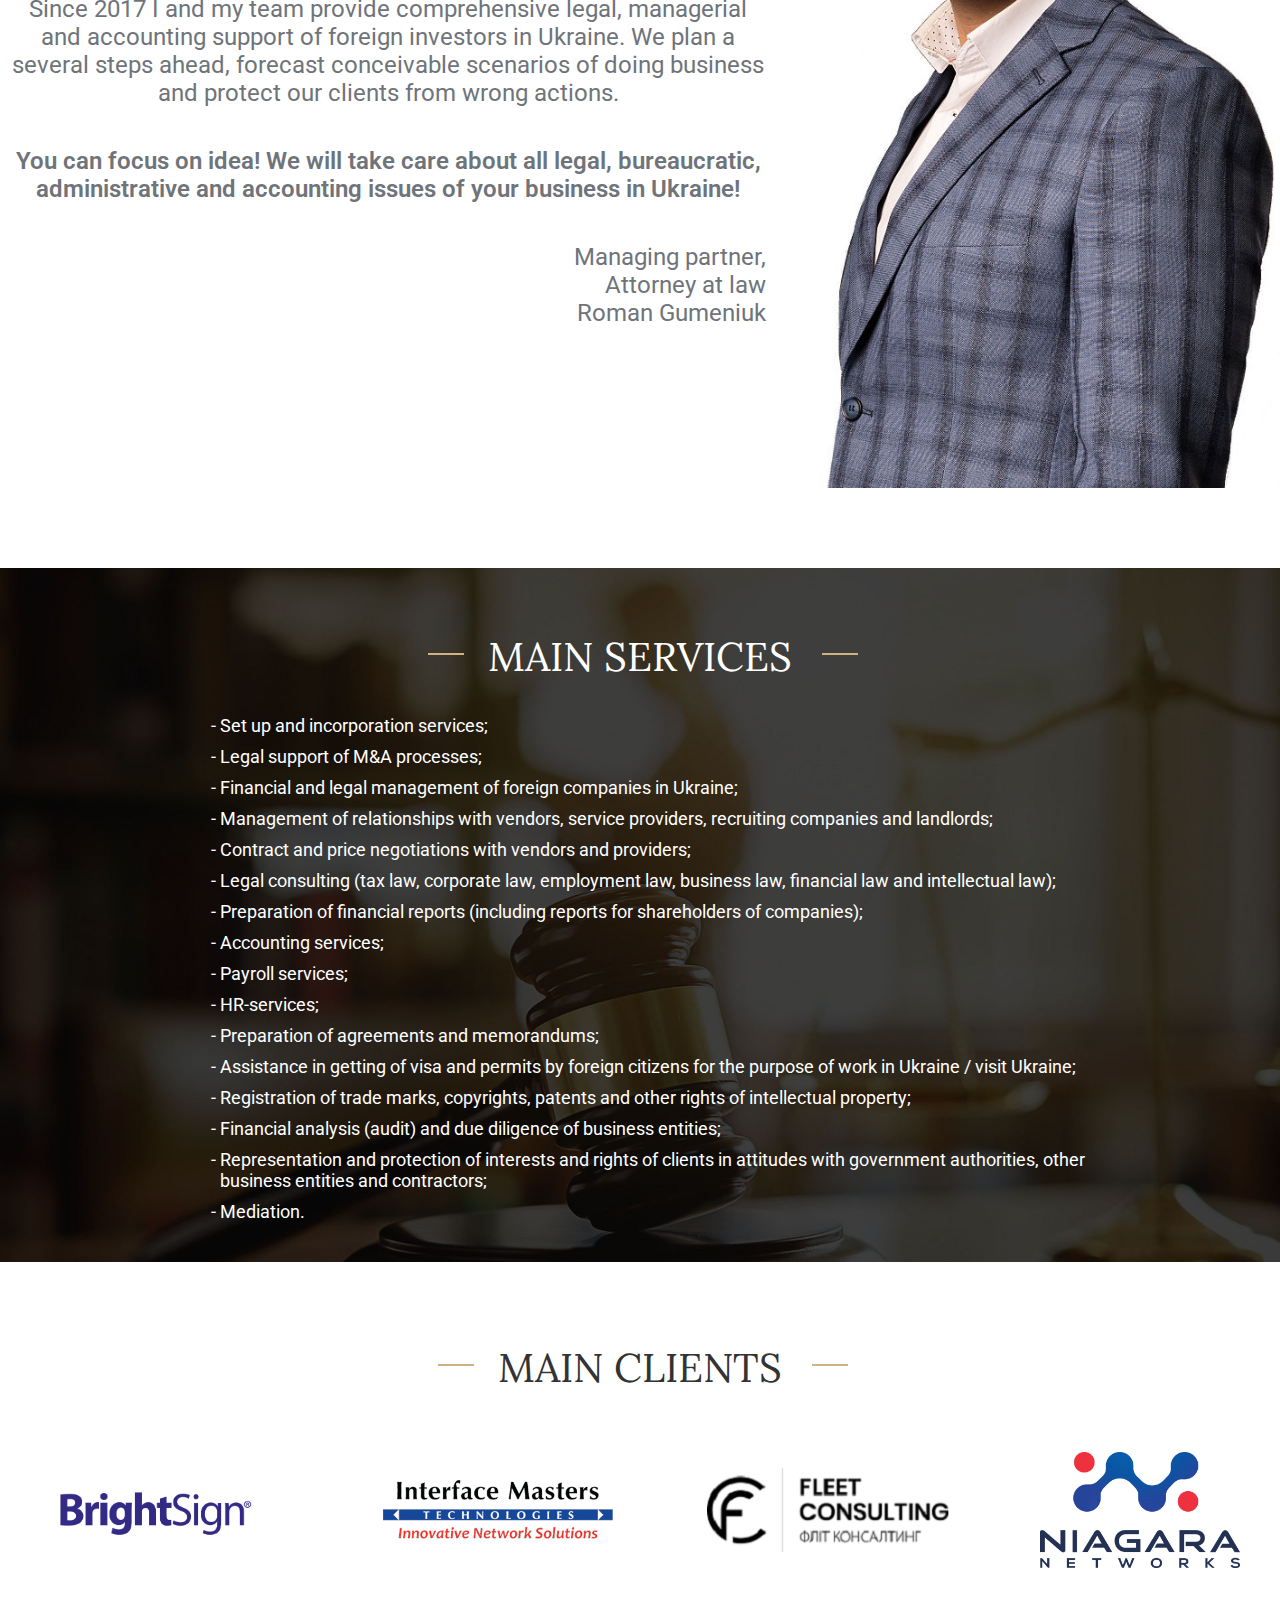
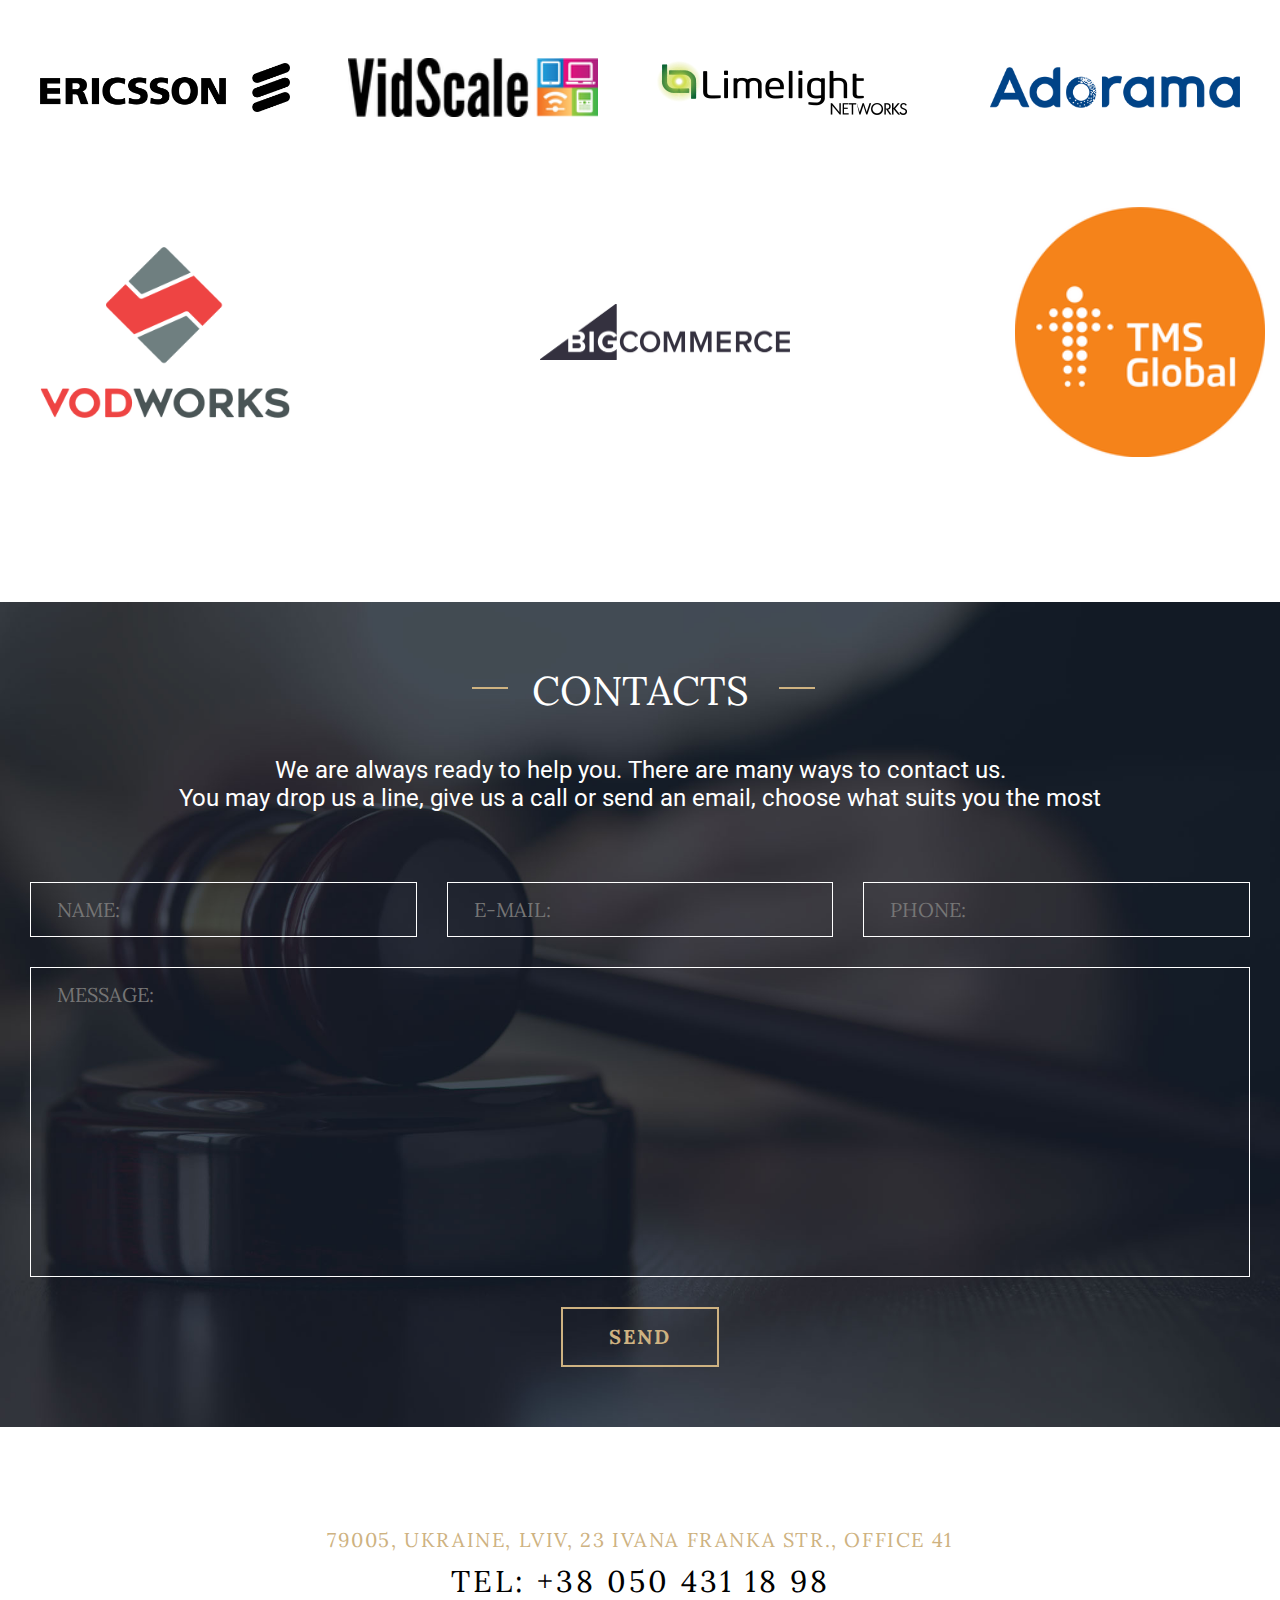
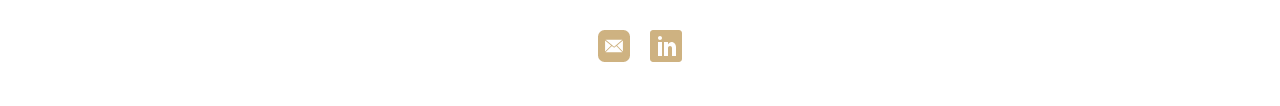
==== commit d353fc02: "updated photo & text" ====
--- a/index.html
+++ b/index.html
@@ -125,8 +125,8 @@
                         of local rules and regulations, who will be ready to divide responsibility of success of your business in Ukraine. Since 2017 I and my team provide comprehensive legal, managerial and accounting support of foreign investors in
                         Ukraine. We plan a several steps ahead, forecast conceivable scenarios of doing business and protect our clients from wrong actions.
                     </p>
-                    <p>You can focus on idea! We will take care about all legal, bureaucratic, administrative and accounting issues of your business in Ukraine!</p>
-                    <p style="text-align: right;"> Managing partner,<br> Attorney at law <br> Roman Gumeniuk </p>
+                    <p style="font-weight: 600;">You can focus on idea! We will take care about all legal, bureaucratic, administrative and accounting issues of your business in Ukraine!</ style="font-weight: 600;">
+                        <p style="text-align: right;"> Managing partner,<br> Attorney at law <br> Roman Gumeniuk </p>
 
                 </div>
                 <div class="about-img">
@@ -224,7 +224,7 @@
         </section>
 
         <div id="info">
-            <a class="info-location" href="https://goo.gl/maps/a3GzqfpfjGvcbzJy6">79005, Ukraine, 23 Ivana Franka str., office 41</a>
+            <a class="info-location" href="https://goo.gl/maps/a3GzqfpfjGvcbzJy6">79005, Ukraine, Lviv, 23 Ivana Franka str., office 41</a>
             <a class="info-phone-number" href="tel: +380504311898">TEL: +38 050 431 18 98</a>
 
             <div class="info-socials">
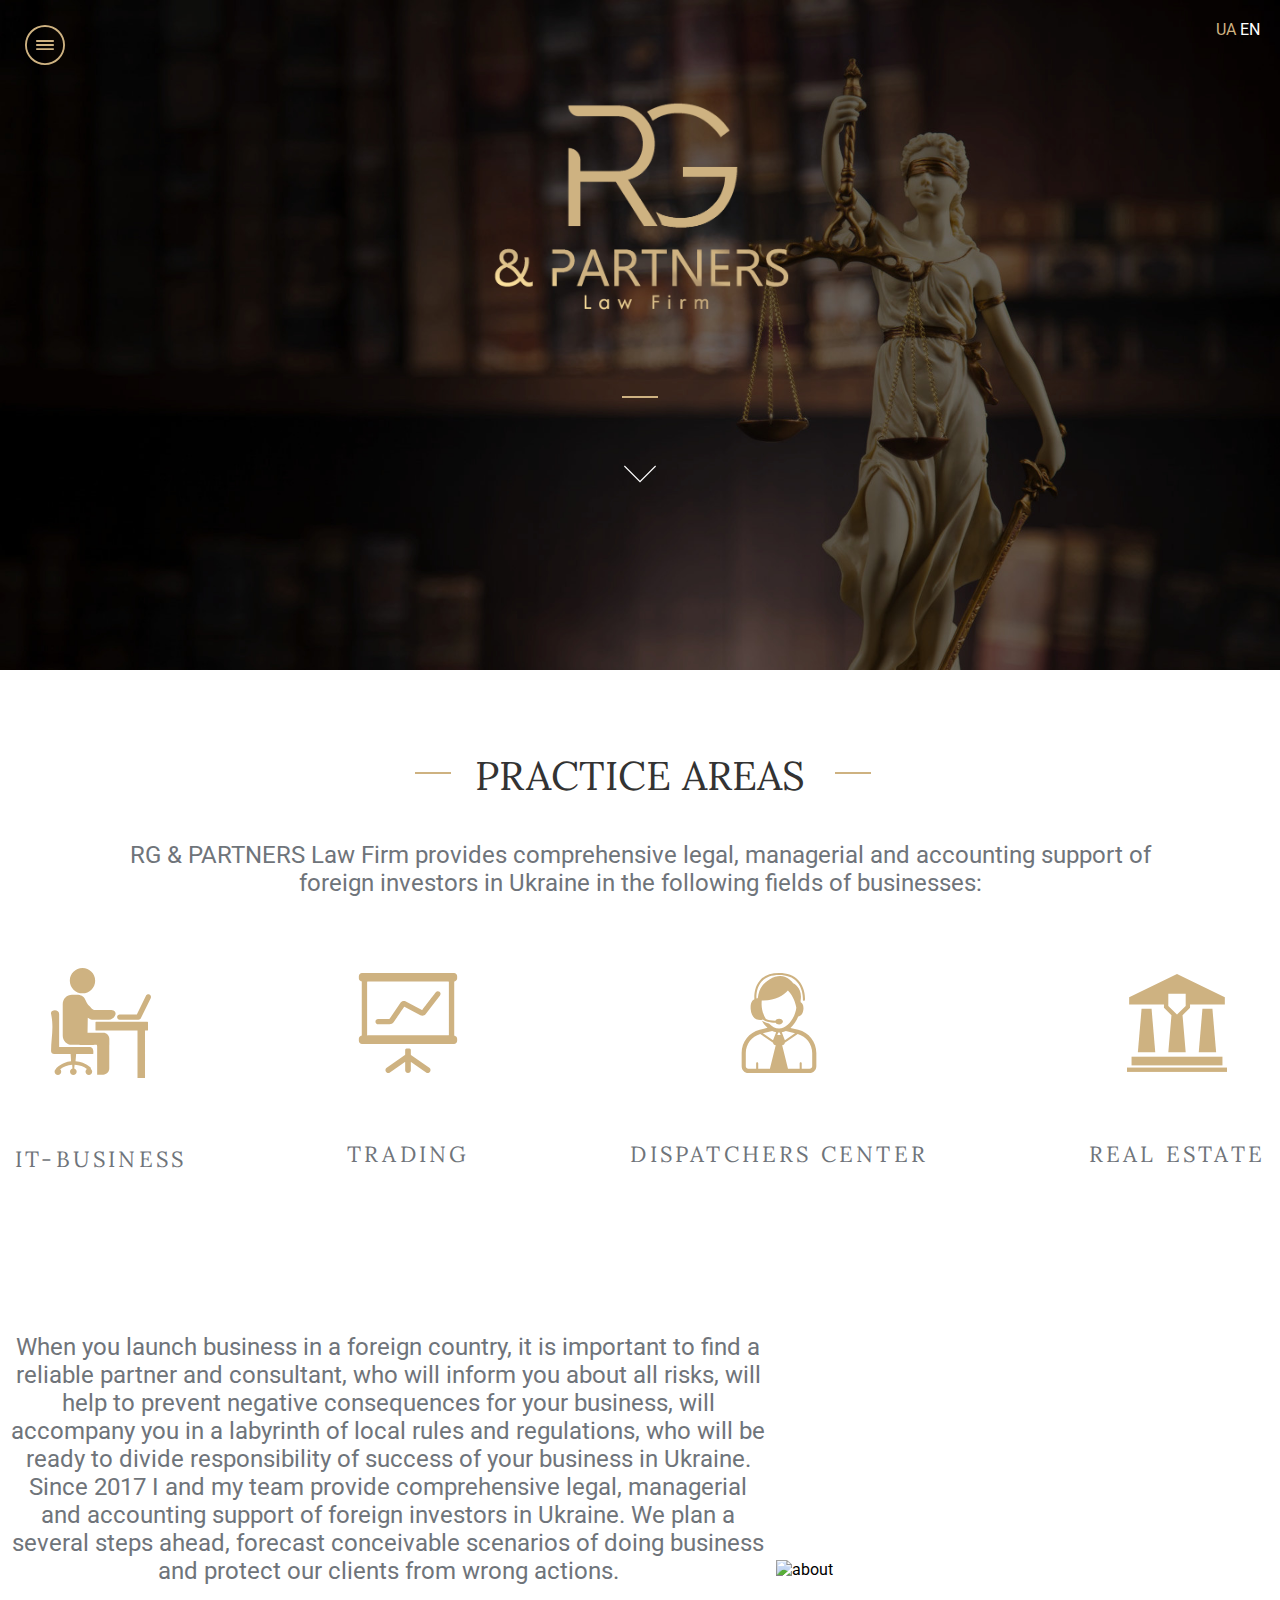
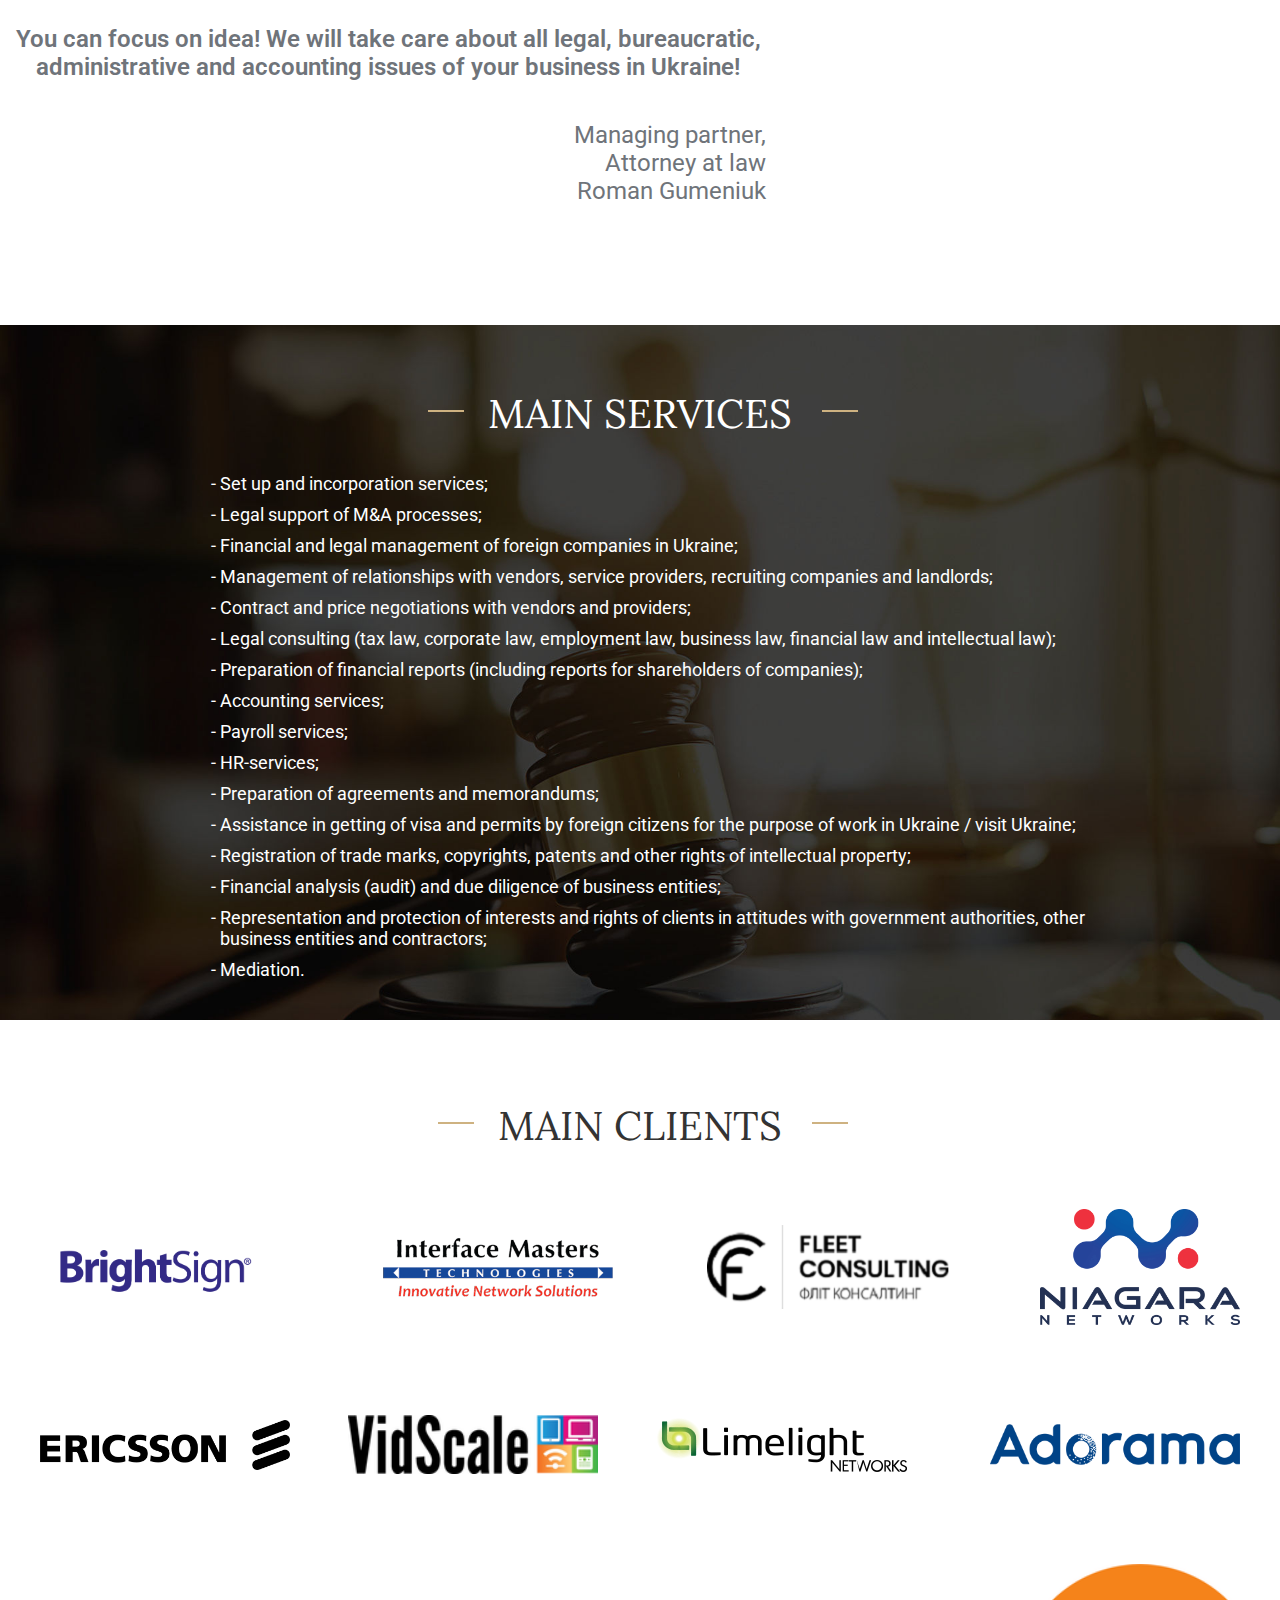
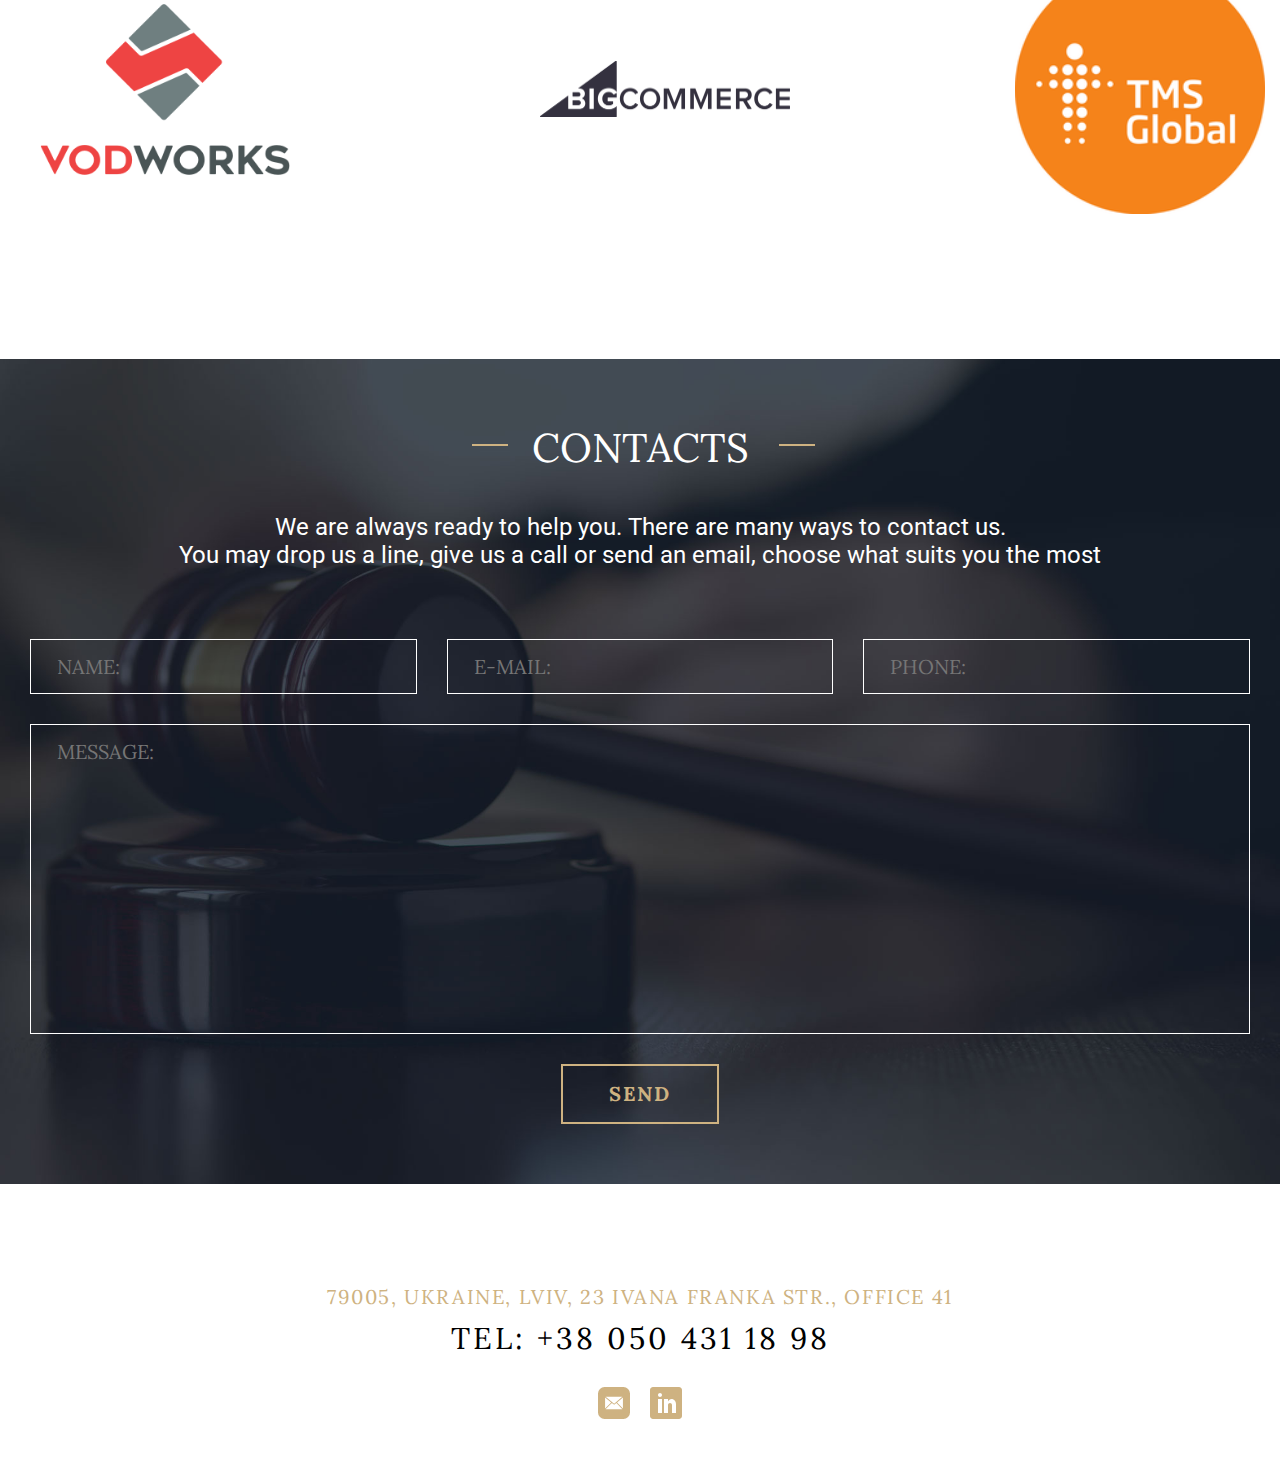
==== commit cafc8e80: "fixed photo" ====
--- a/index.html
+++ b/index.html
@@ -130,7 +130,7 @@
 
                 </div>
                 <div class="about-img">
-                    <img src="images/about.jpg" alt="about">
+                    <img src="images/aboutUs.jpg" alt="about">
                 </div>
             </div>
         </section>
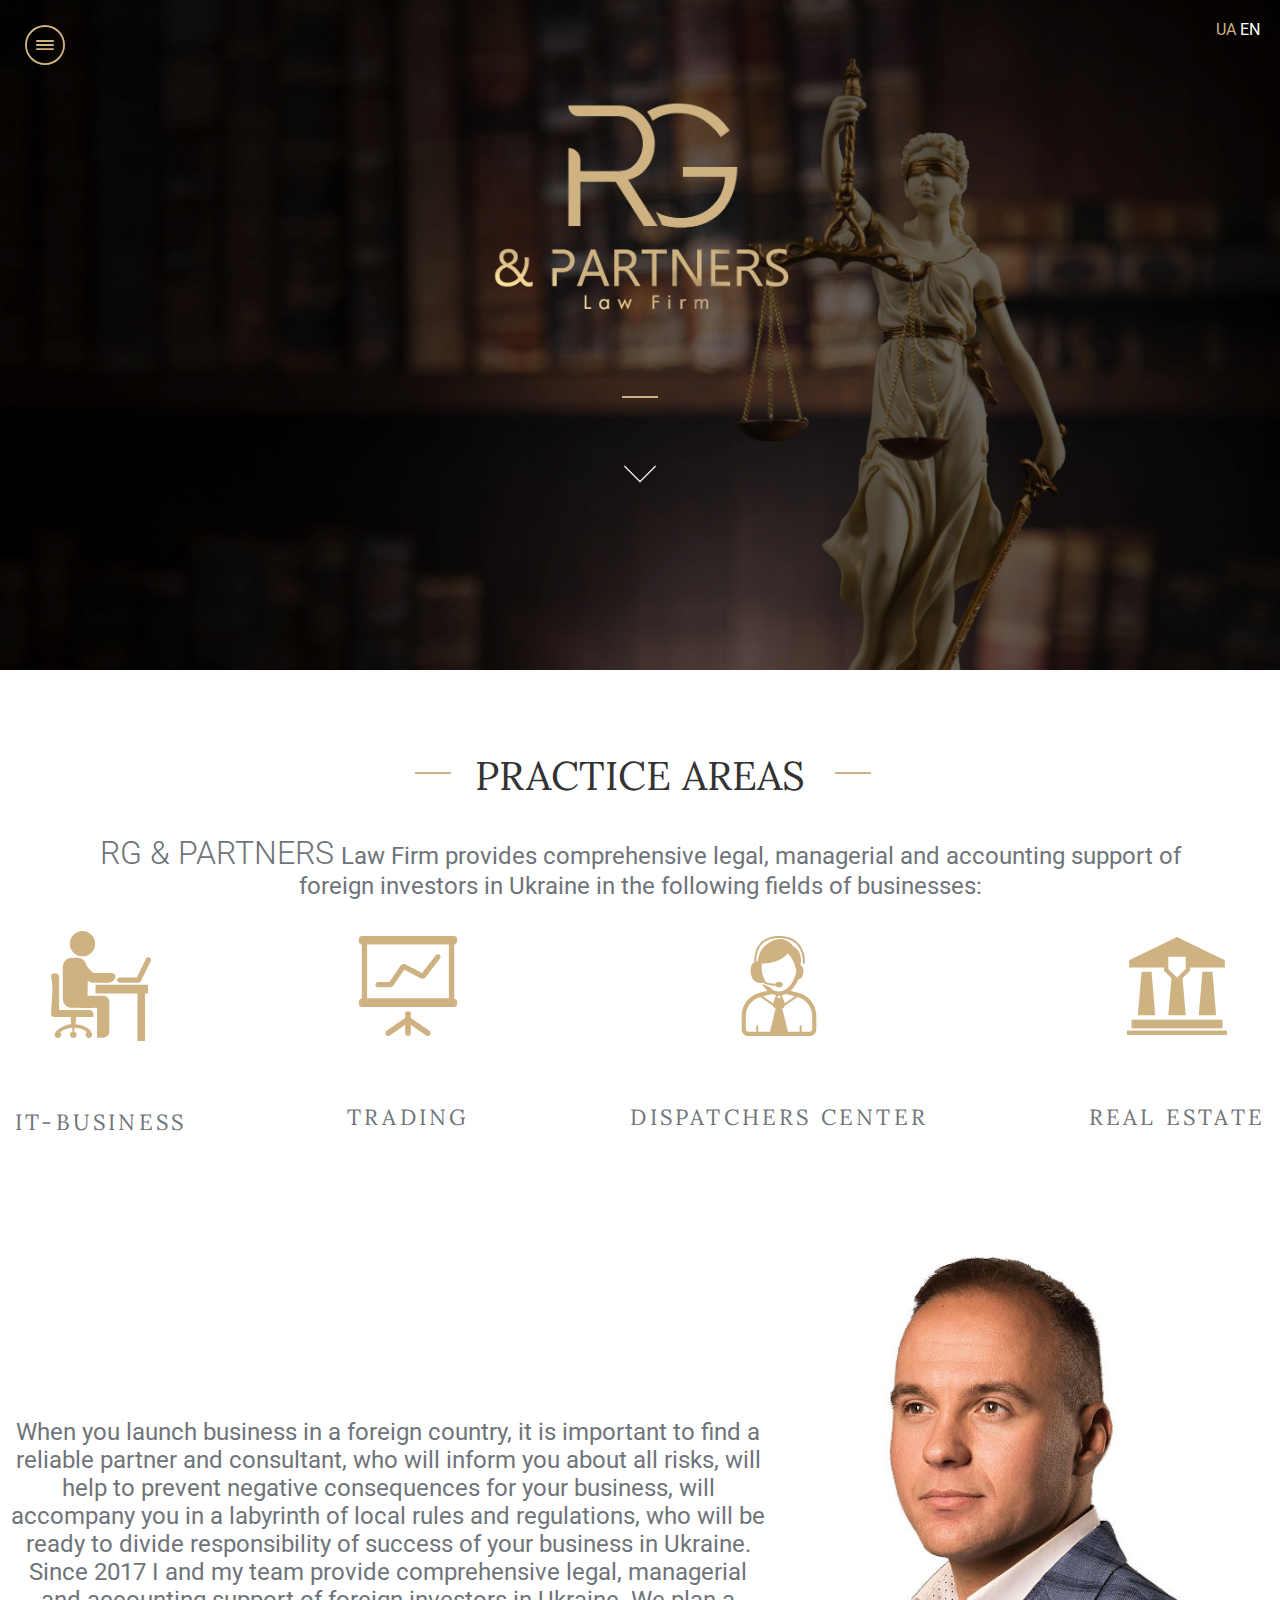
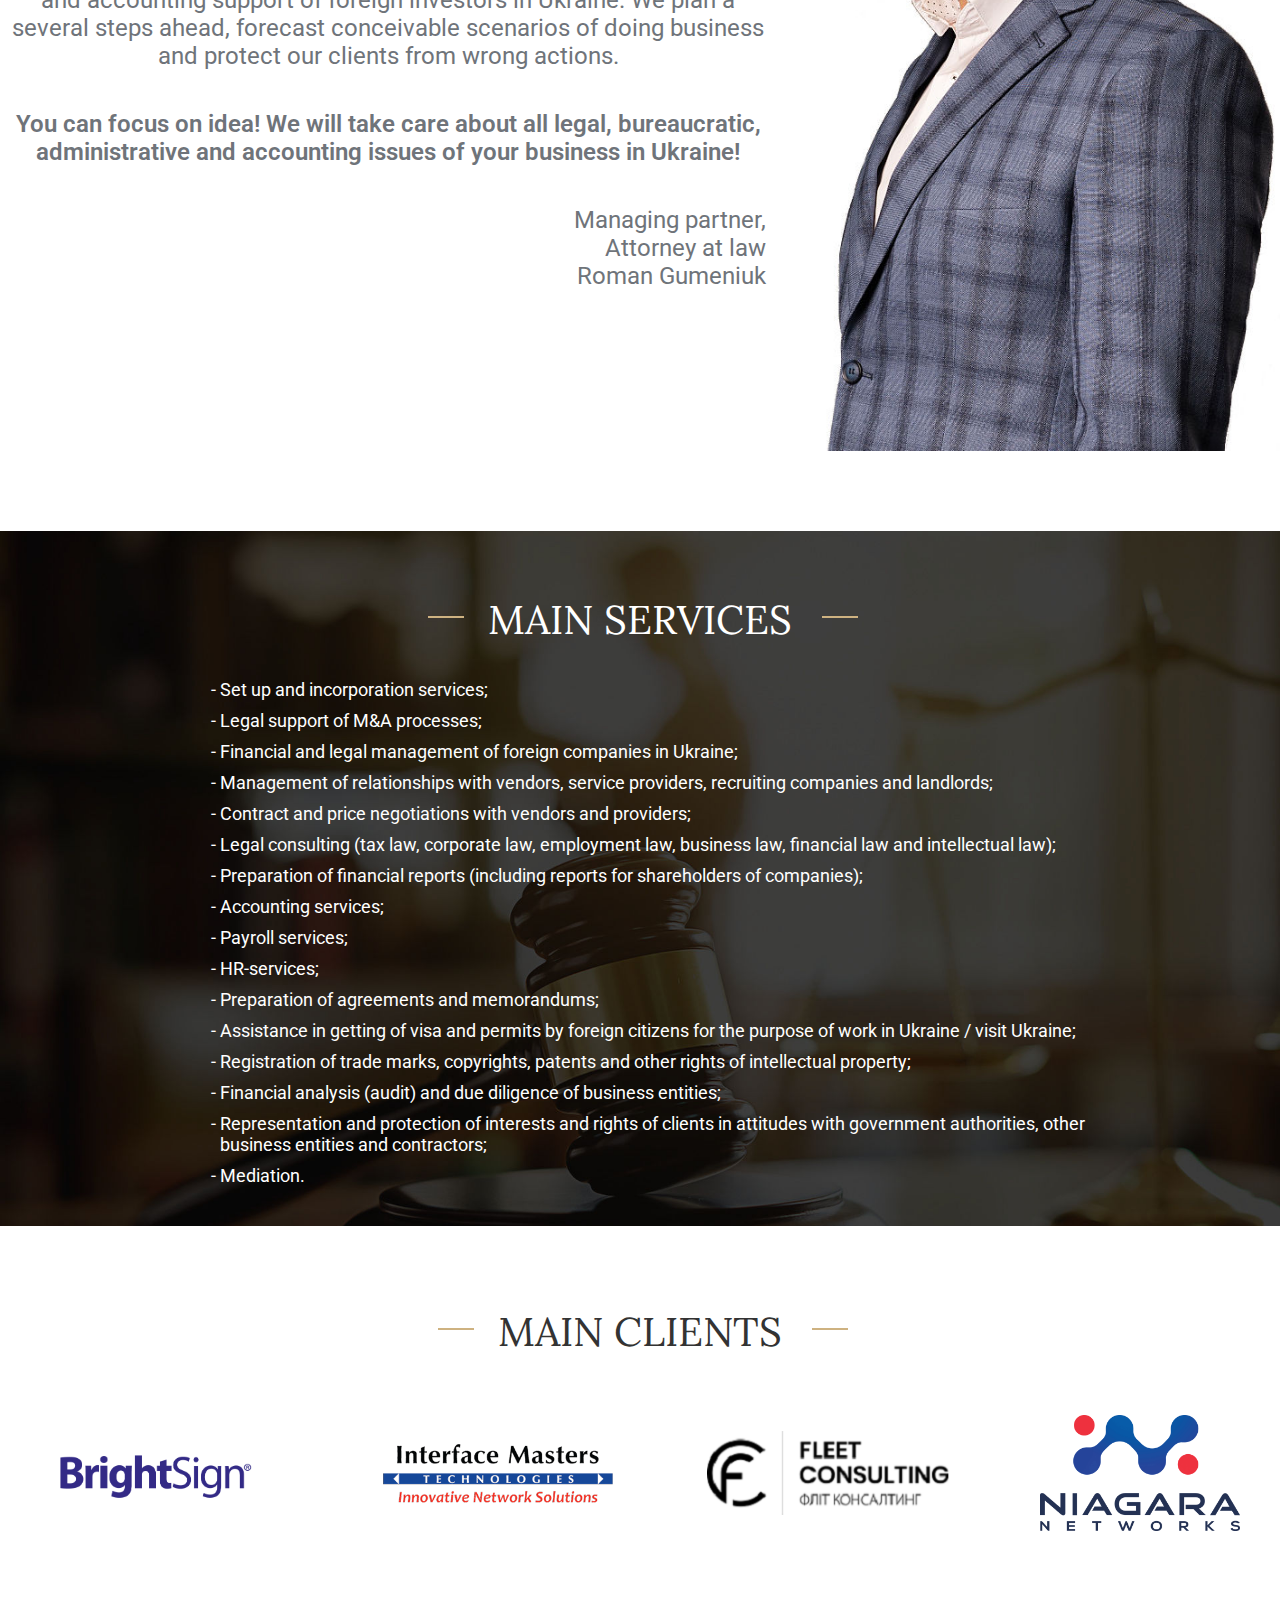
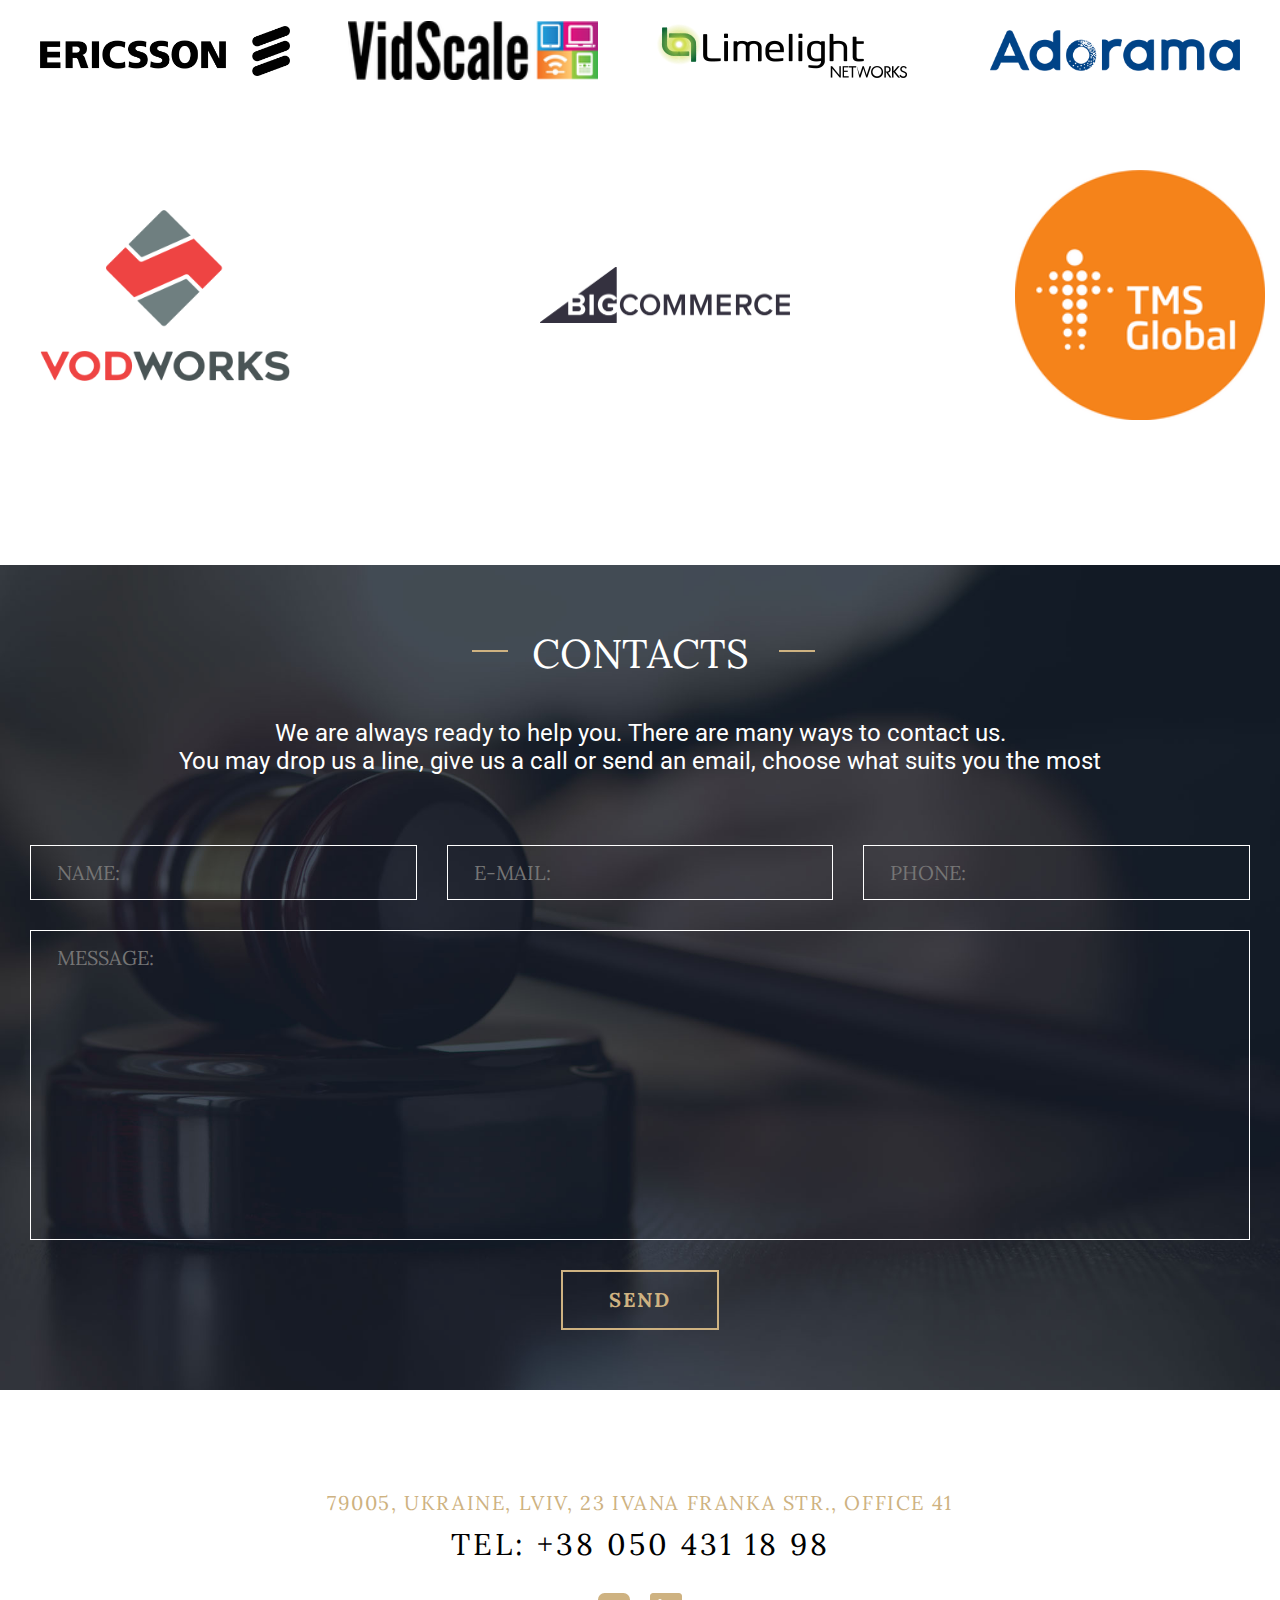
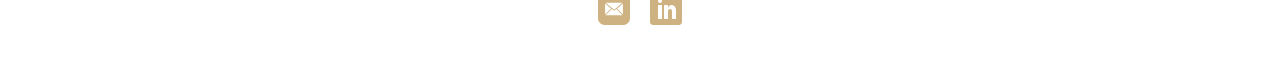
==== commit 928035dd: "added h1 tag & styled as usual text" ====
--- a/index.html
+++ b/index.html
@@ -17,7 +17,7 @@
             <a href="ua.html">UA</a> <span>EN</span>
         </div>
         <div class="header-logo">
-            <img src="images/logo/1898_RG & PARTNERS-1-1.png" alt="RG & PARTNERS" width="100%">
+            <img src="images/logo/1898_RG_PARTNERS-1-1.png" alt="RG & PARTNERS" width="100%">
         </div>
 
         <div class="move-down">
@@ -70,7 +70,15 @@
     <main>
         <section id="practiceAreas">
             <h2>PRACTICE AREAS</h2>
-            <p>RG & PARTNERS Law Firm provides comprehensive legal, managerial and accounting support of <br> foreign investors in Ukraine in the following fields of businesses:</p>
+            <div style="text-align: center">
+                <h1 style="
+                    display: inline;
+                    font-weight: 300;
+                    color: var(--grey-color);
+                    margin: 0 3px 0 0;
+                    ">RG & PARTNERS</h1>
+                <p style="display: inline; margin: 0;"> Law Firm provides comprehensive legal, managerial and accounting support of <br> foreign investors in Ukraine in the following fields of businesses:</p>
+            </div>
             <div class="content">
                 <div class="item-content">
                     <div class="item-content-img">
